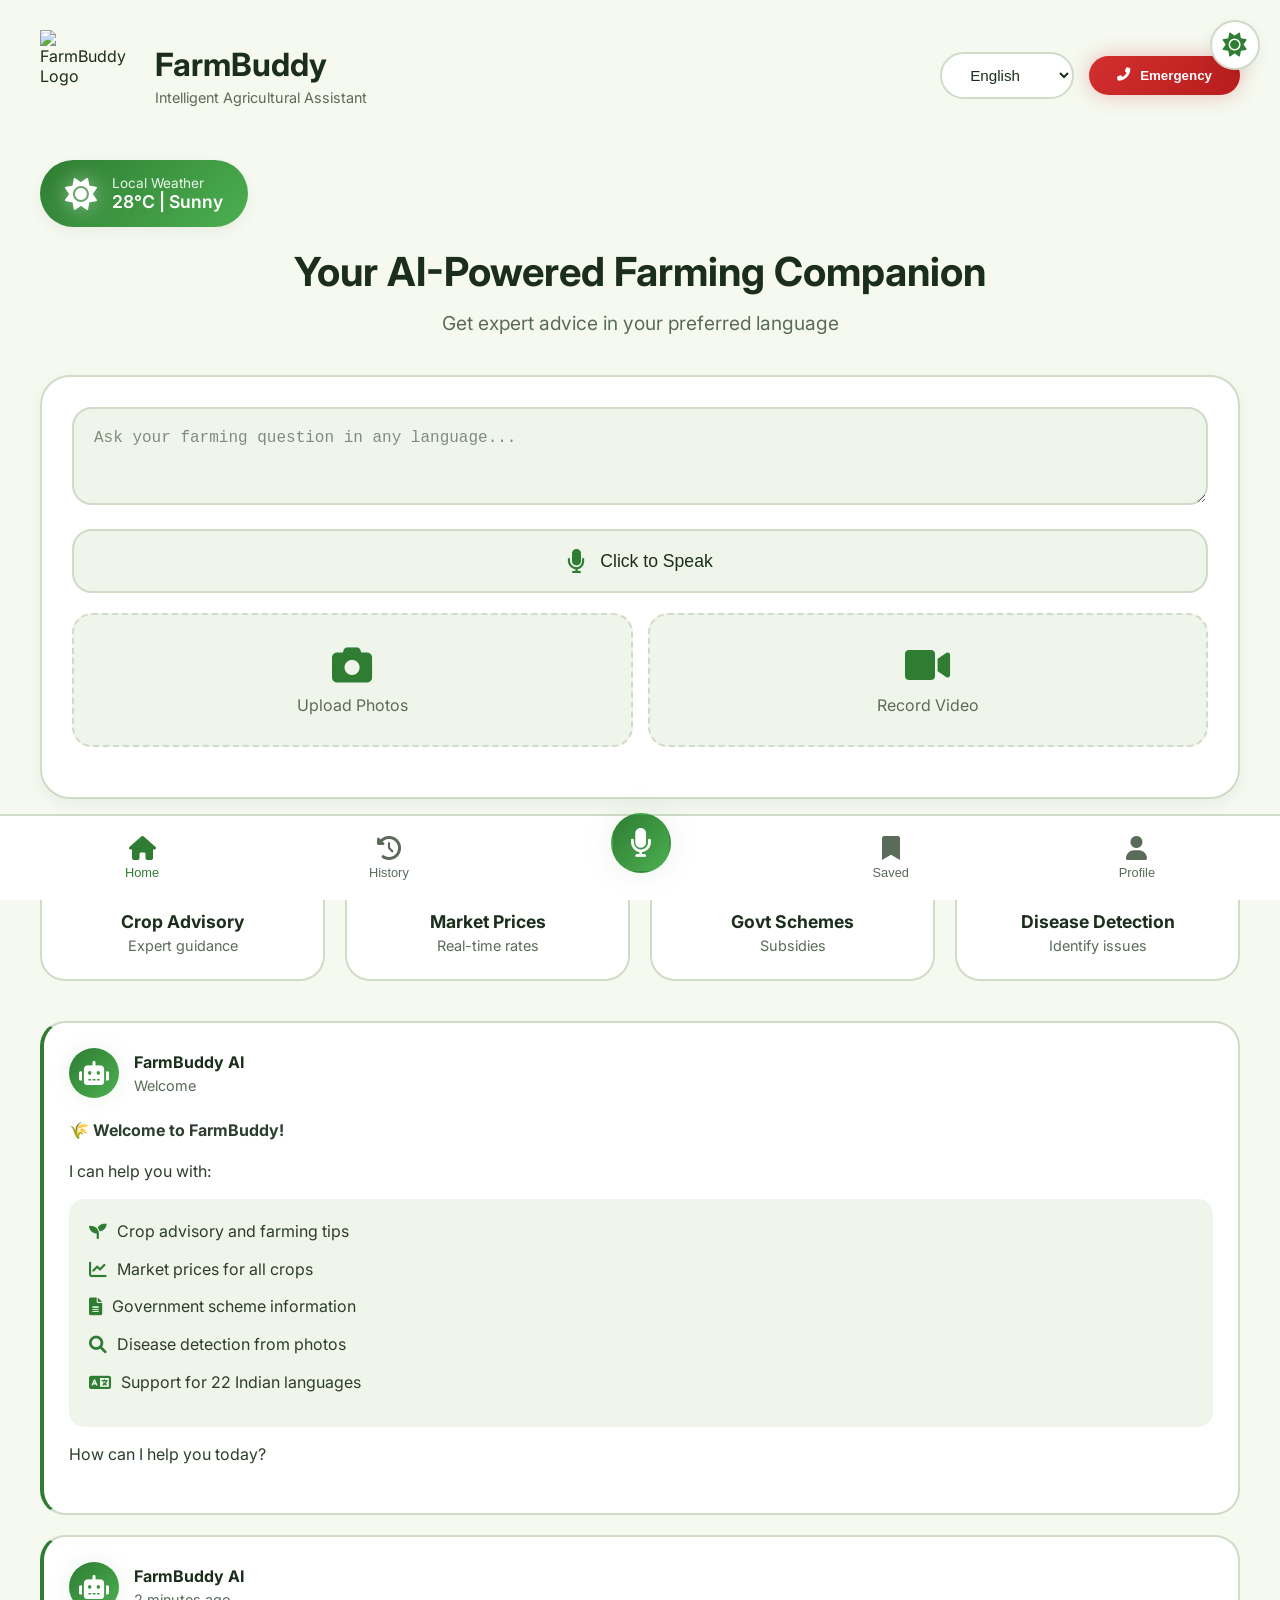
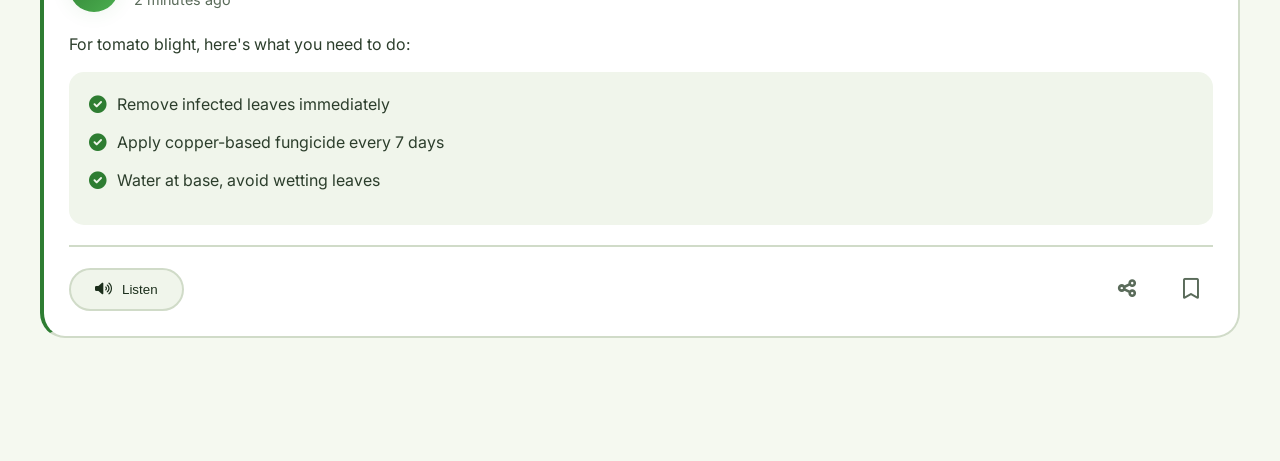
==== frontend/index.html @ 02036bfb "Add frontend" ====
<!DOCTYPE html>
<html lang="en">
<head>
    <meta charset="UTF-8">
    <meta name="viewport" content="width=device-width, initial-scale=1.0">
    <title>FarmBuddy - AI Farming Assistant</title>
    
    <!-- Font Awesome Icons -->
    <link rel="stylesheet" href="https://cdnjs.cloudflare.com/ajax/libs/font-awesome/6.0.0/css/all.min.css">
    
    <!-- Google Fonts -->
    <link href="https://fonts.googleapis.com/css2?family=Inter:wght@300;400;500;600;700&display=swap" rel="stylesheet">
    
    <!-- Main CSS -->
    <link rel="stylesheet" href="style.css">
</head>
<body>
    <!-- Theme Toggle -->
    <button id="themeToggle" class="theme-toggle">
        <i class="fas fa-sun"></i>
        <i class="fas fa-moon" style="display: none;"></i>
    </button>

    <div class="container">
        <!-- Header -->
        <div class="header">
            <div class="logo">
                <img src="./image.png" alt="FarmBuddy Logo" class="logo-img" width="100" height="90">
                <div>
                    <h1>FarmBuddy</h1>
                    <p>Intelligent Agricultural Assistant</p>
                </div>
            </div>
            
            <div class="header-controls">
                <select class="language-select">
                    <option value="en">🇬🇧 English</option>
                    <option value="hi">🇮🇳 हिन्दी</option>
                    <option value="ta">🇮🇳 தமிழ்</option>
                    <option value="te">🇮🇳 తెలుగు</option>
                    <option value="bn">🇮🇳 বাংলা</option>
                </select>

                <button class="emergency-btn">
                    <i class="fas fa-phone-alt"></i>
                    <span>Emergency</span>
                </button>
            </div>
        </div>

        <!-- Weather Widget -->
        <div class="weather-widget">
            <i class="fas fa-sun"></i>
            <div class="weather-info">
                <span class="weather-label">Local Weather</span>
                <span class="weather-value">28°C | Sunny</span>
            </div>
        </div>

        <!-- Hero -->
        <div class="hero-section">
            <h2>Your AI-Powered Farming Companion</h2>
            <p>Get expert advice in your preferred language</p>
        </div>

        <!-- Input Section -->
        <div class="input-section">
            <textarea id="queryInput" rows="3" placeholder="Ask your farming question in any language..."></textarea>
            
            <button class="voice-btn" id="voiceBtn">
                <i class="fas fa-microphone"></i>
                <span>Click to Speak</span>
            </button>

            <div class="upload-grid">
                <div class="upload-box" onclick="document.getElementById('imageUpload').click()">
                    <i class="fas fa-camera"></i>
                    <p>Upload Photos</p>
                    <input type="file" id="imageUpload" accept="image/*" multiple style="display: none;">
                </div>
                <div class="upload-box" onclick="document.getElementById('videoUpload').click()">
                    <i class="fas fa-video"></i>
                    <p>Record Video</p>
                    <input type="file" id="videoUpload" accept="video/*" style="display: none;">
                </div>
            </div>

            <!-- Image Preview Grid -->
            <div id="imagePreview" class="image-preview-grid"></div>
        </div>

        <!-- Quick Actions -->
        <div class="quick-actions">
            <div class="action-card" onclick="setQuery('crop')">
                <i class="fas fa-seedling"></i>
                <h4>Crop Advisory</h4>
                <p>Expert guidance</p>
            </div>
            <div class="action-card" onclick="setQuery('market')">
                <i class="fas fa-chart-line"></i>
                <h4>Market Prices</h4>
                <p>Real-time rates</p>
            </div>
            <div class="action-card" onclick="setQuery('schemes')">
                <i class="fas fa-file-alt"></i>
                <h4>Govt Schemes</h4>
                <p>Subsidies</p>
            </div>
            <div class="action-card" onclick="setQuery('disease')">
                <i class="fas fa-search"></i>
                <h4>Disease Detection</h4>
                <p>Identify issues</p>
            </div>
        </div>

        <!-- Response Area -->
        <div id="responseArea">
            <!-- Loading State -->
            <div id="loading" class="loading-state" style="display: none;">
                <div class="loading-spinner"></div>
                <p>Analyzing your query...</p>
                <div class="loading-icons">
                    <i class="fas fa-seedling"></i>
                    <i class="fas fa-sun"></i>
                    <i class="fas fa-cloud-rain"></i>
                </div>
            </div>

            <!-- Sample Response -->
            <div class="response-card" id="sampleResponse">
                <div class="response-header">
                    <div class="avatar">
                        <i class="fas fa-robot"></i>
                    </div>
                    <div>
                        <h4>FarmBuddy AI</h4>
                        <p class="time">2 minutes ago</p>
                    </div>
                </div>
                <div class="response-content">
                    <p>For tomato blight, here's what you need to do:</p>
                    <div class="info-box">
                        <p><i class="fas fa-check-circle"></i> Remove infected leaves immediately</p>
                        <p><i class="fas fa-check-circle"></i> Apply copper-based fungicide every 7 days</p>
                        <p><i class="fas fa-check-circle"></i> Water at base, avoid wetting leaves</p>
                    </div>
                </div>
                <div class="response-footer">
                    <button class="listen-btn" onclick="textToSpeech(this)">
                        <i class="fas fa-volume-up"></i> Listen
                    </button>
                    <div class="response-actions">
                        <button onclick="shareResponse(this)"><i class="fas fa-share-alt"></i></button>
                        <button onclick="bookmarkResponse(this)"><i class="far fa-bookmark"></i></button>
                    </div>
                </div>
            </div>
        </div>

        <div style="height: 80px;"></div>
    </div>

    <!-- Bottom Navigation -->
    <div class="bottom-nav">
        <button class="nav-item active">
            <i class="fas fa-home"></i>
            <span>Home</span>
        </button>
        <button class="nav-item">
            <i class="fas fa-history"></i>
            <span>History</span>
        </button>
        <button class="fab" id="fabButton">
            <i class="fas fa-microphone"></i>
        </button>
        <button class="nav-item">
            <i class="fas fa-bookmark"></i>
            <span>Saved</span>
        </button>
        <button class="nav-item">
            <i class="fas fa-user"></i>
            <span>Profile</span>
        </button>
    </div>

    <!-- JavaScript -->
    <script src="script.js"></script>
</body>
</html>
---- frontend/style.css ----
:root {
    /* Light Mode (Default) - Fresh & Natural */
    --bg-primary: #f5f9f0;
    --bg-secondary: #ffffff;
    --bg-card: #ffffff;
    --bg-hover: #e8f0e0;
    --bg-input: #f0f5eb;
    
    /* Green Accents - Light Mode */
    --green-primary: #2e7d32;
    --green-secondary: #4caf50;
    --green-light: #a5d6a7;
    --green-dim: #e8f5e9;
    --green-glow: rgba(46, 125, 50, 0.1);
    
    /* Text Colors - Light Mode */
    --text-primary: #1b2e1b;
    --text-secondary: #2c3e2c;
    --text-muted: #5a6b5a;
    --text-dim: #7f8c7f;
    
    /* Border Colors - Light Mode */
    --border-color: #d0dbc8;
    --border-hover: #2e7d32;
    
    /* Status Colors */
    --success: #2e7d32;
    --warning: #ff9800;
    --error: #d32f2f;
    --info: #0288d1;
    
    /* Shadows - Light Mode */
    --shadow-sm: 0 2px 8px rgba(0, 0, 0, 0.05);
    --shadow-md: 0 5px 15px rgba(0, 0, 0, 0.05);
    --shadow-lg: 0 10px 30px rgba(0, 0, 0, 0.05);
    --shadow-glow: 0 0 20px rgba(46, 125, 50, 0.2);
}

/* Dark Mode Variables */
[data-theme="dark"] {
    --bg-primary: #000000;
    --bg-secondary: #0a0a0a;
    --bg-card: #111111;
    --bg-hover: #1a1a1a;
    --bg-input: #1e1e1e;
    
    /* Green Accents - Dark Mode (Neon) */
    --green-primary: #00ff88;
    --green-secondary: #00cc70;
    --green-light: #33ff99;
    --green-dim: #003d1a;
    --green-glow: rgba(0, 255, 136, 0.15);
    
    /* Text Colors - Dark Mode */
    --text-primary: #ffffff;
    --text-secondary: #e0e0e0;
    --text-muted: #a0a0a0;
    --text-dim: #707070;
    
    /* Border Colors - Dark Mode */
    --border-color: #2a2a2a;
    --border-hover: #00ff88;
    
    /* Shadows - Dark Mode */
    --shadow-sm: 0 2px 8px rgba(0, 255, 136, 0.1);
    --shadow-md: 0 5px 15px rgba(0, 255, 136, 0.15);
    --shadow-lg: 0 10px 30px rgba(0, 255, 136, 0.2);
    --shadow-glow: 0 0 20px rgba(0, 255, 136, 0.3);
}

/* ===== RESET & BASE STYLES ===== */
* {
    margin: 0;
    padding: 0;
    box-sizing: border-box;
}

body {
    font-family: 'Inter', sans-serif;
    background-color: var(--bg-primary);
    color: var(--text-primary);
    padding: 20px;
    transition: background-color 0.3s ease, color 0.3s ease;
    min-height: 100vh;
}

.container {
    max-width: 1200px;
    margin: 0 auto;
}

/* ===== THEME TOGGLE ===== */
.theme-toggle {
    position: fixed;
    top: 20px;
    right: 20px;
    background: var(--bg-card);
    border: 2px solid var(--border-color);
    color: var(--green-primary);
    width: 50px;
    height: 50px;
    border-radius: 50%;
    cursor: pointer;
    display: flex;
    align-items: center;
    justify-content: center;
    font-size: 1.5rem;
    z-index: 1000;
    transition: all 0.3s ease;
    box-shadow: var(--shadow-md);
}

.theme-toggle:hover {
    transform: scale(1.1);
    border-color: var(--green-primary);
    box-shadow: var(--shadow-glow);
}

/* ===== HEADER STYLES ===== */
.header {
    display: flex;
    justify-content: space-between;
    align-items: center;
    margin-bottom: 30px;
    flex-wrap: wrap;
    gap: 20px;
    padding: 10px 0;
}

.logo {
    display: flex;
    align-items: center;
    gap: 15px;
}

.logo i {
    font-size: 3rem;
    color: var(--green-primary);
    filter: drop-shadow(0 0 10px var(--green-glow));
}

.logo h1 {
    font-size: 2rem;
    font-weight: 700;
    color: var(--text-primary);
    margin-bottom: 5px;
}

.logo p {
    color: var(--text-muted);
    font-size: 0.9rem;
}

.header-controls {
    display: flex;
    gap: 15px;
    align-items: center;
    flex-wrap: wrap;
}

/* Language Selector */
.language-select {
    background: var(--bg-card);
    border: 2px solid var(--border-color);
    color: var(--text-primary);
    padding: 12px 24px;
    border-radius: 30px;
    font-size: 0.95rem;
    cursor: pointer;
    outline: none;
    transition: all 0.3s ease;
}

.language-select:hover {
    border-color: var(--green-primary);
    box-shadow: var(--shadow-sm);
}

.language-select option {
    background: var(--bg-card);
    color: var(--text-primary);
}

/* Emergency Button */
.emergency-btn {
    background: linear-gradient(135deg, #d32f2f, #b71c1c);
    color: white;
    border: none;
    padding: 12px 28px;
    border-radius: 30px;
    font-weight: 600;
    display: flex;
    align-items: center;
    gap: 10px;
    cursor: pointer;
    transition: all 0.3s ease;
    box-shadow: 0 0 20px rgba(211, 47, 47, 0.3);
}

.emergency-btn:hover {
    transform: scale(1.05);
    box-shadow: 0 0 30px rgba(211, 47, 47, 0.5);
}

/* ===== WEATHER WIDGET ===== */
.weather-widget {
    background: linear-gradient(135deg, var(--green-primary), var(--green-secondary));
    color: white;
    padding: 15px 25px;
    border-radius: 40px;
    display: inline-flex;
    align-items: center;
    gap: 15px;
    margin-bottom: 20px;
    box-shadow: var(--shadow-md);
}

.weather-widget i {
    font-size: 2rem;
    filter: drop-shadow(0 0 10px rgba(255, 255, 255, 0.5));
}

.weather-info {
    display: flex;
    flex-direction: column;
}

.weather-label {
    font-size: 0.85rem;
    opacity: 0.9;
}

.weather-value {
    font-weight: 600;
    font-size: 1.1rem;
}

/* ===== HERO SECTION ===== */
.hero-section {
    text-align: center;
    margin-bottom: 40px;
}

.hero-section h2 {
    font-size: 2.5rem;
    font-weight: 700;
    margin-bottom: 15px;
    color: var(--text-primary);
}

.hero-section p {
    color: var(--text-muted);
    font-size: 1.2rem;
}

/* ===== INPUT SECTION ===== */
.input-section {
    background: var(--bg-card);
    border-radius: 30px;
    padding: 30px;
    margin-bottom: 30px;
    border: 2px solid var(--border-color);
    box-shadow: var(--shadow-md);
    transition: all 0.3s ease;
}

.input-section:hover {
    border-color: var(--green-primary);
    box-shadow: var(--shadow-glow);
}

textarea {
    width: 100%;
    background: var(--bg-input);
    border: 2px solid var(--border-color);
    color: var(--text-primary);
    padding: 20px;
    border-radius: 20px;
    font-size: 1rem;
    margin-bottom: 20px;
    resize: vertical;
    transition: all 0.3s ease;
}

textarea:focus {
    outline: none;
    border-color: var(--green-primary);
    box-shadow: 0 0 0 4px var(--green-glow);
}

textarea::placeholder {
    color: var(--text-dim);
}

/* Voice Button */
.voice-btn {
    width: 100%;
    background: var(--bg-input);
    border: 2px solid var(--border-color);
    color: var(--text-primary);
    padding: 18px;
    border-radius: 20px;
    font-size: 1.1rem;
    cursor: pointer;
    display: flex;
    align-items: center;
    justify-content: center;
    gap: 15px;
    margin-bottom: 20px;
    transition: all 0.3s ease;
}

.voice-btn:hover {
    border-color: var(--green-primary);
    background: var(--bg-hover);
    transform: translateY(-2px);
    box-shadow: var(--shadow-md);
}

.voice-btn i {
    color: var(--green-primary);
    font-size: 1.5rem;
    animation: pulse 2s infinite;
}

/* Upload Grid */
.upload-grid {
    display: grid;
    grid-template-columns: 1fr 1fr;
    gap: 15px;
}

.upload-box {
    background: var(--bg-input);
    border: 2px dashed var(--border-color);
    border-radius: 20px;
    padding: 30px;
    text-align: center;
    cursor: pointer;
    transition: all 0.3s ease;
}

.upload-box:hover {
    border-color: var(--green-primary);
    background: var(--bg-hover);
    transform: translateY(-2px);
    box-shadow: var(--shadow-md);
}

.upload-box i {
    font-size: 2.5rem;
    color: var(--green-primary);
    margin-bottom: 10px;
}

.upload-box p {
    color: var(--text-muted);
    font-size: 1rem;
}

/* Image Preview Grid */
.image-preview-grid {
    display: grid;
    grid-template-columns: repeat(4, 1fr);
    gap: 10px;
    margin-top: 20px;
}

.image-preview-grid img {
    width: 100%;
    height: 100px;
    object-fit: cover;
    border-radius: 15px;
    border: 2px solid var(--border-color);
    transition: all 0.3s ease;
}

.image-preview-grid img:hover {
    border-color: var(--green-primary);
    transform: scale(1.05);
    box-shadow: var(--shadow-glow);
}

/* ===== QUICK ACTIONS ===== */
.quick-actions {
    display: grid;
    grid-template-columns: repeat(4, 1fr);
    gap: 20px;
    margin-bottom: 40px;
}

.action-card {
    background: var(--bg-card);
    border: 2px solid var(--border-color);
    border-radius: 25px;
    padding: 25px 15px;
    text-align: center;
    cursor: pointer;
    transition: all 0.3s ease;
}

.action-card:hover {
    transform: translateY(-5px);
    border-color: var(--green-primary);
    box-shadow: var(--shadow-glow);
}

.action-card i {
    font-size: 2.5rem;
    color: var(--green-primary);
    margin-bottom: 15px;
    transition: all 0.3s ease;
}

.action-card:hover i {
    transform: scale(1.1);
}

.action-card h4 {
    color: var(--text-primary);
    margin-bottom: 5px;
    font-size: 1.1rem;
}

.action-card p {
    color: var(--text-muted);
    font-size: 0.9rem;
}

/* ===== RESPONSE CARDS ===== */
.response-card {
    background: var(--bg-card);
    border: 2px solid var(--border-color);
    border-radius: 25px;
    padding: 25px;
    margin-bottom: 20px;
    transition: all 0.3s ease;
    border-left: 4px solid var(--green-primary);
}

.response-card:hover {
    transform: translateX(5px);
    box-shadow: var(--shadow-md);
    border-color: var(--green-primary);
}

.response-header {
    display: flex;
    align-items: center;
    gap: 15px;
    margin-bottom: 20px;
}

.avatar {
    width: 50px;
    height: 50px;
    background: linear-gradient(135deg, var(--green-primary), var(--green-secondary));
    border-radius: 50%;
    display: flex;
    align-items: center;
    justify-content: center;
    color: white;
    font-size: 1.5rem;
    box-shadow: 0 0 20px var(--green-glow);
}

.response-header h4 {
    color: var(--text-primary);
    margin-bottom: 5px;
}

.response-header .time {
    color: var(--text-muted);
    font-size: 0.9rem;
}

.response-content {
    margin-bottom: 20px;
}

.response-content p {
    color: var(--text-secondary);
    line-height: 1.6;
    margin-bottom: 15px;
}

/* Info Box */
.info-box {
    background: var(--bg-input);
    border-radius: 15px;
    padding: 20px;
}

.info-box p {
    margin-bottom: 12px;
    display: flex;
    align-items: center;
    gap: 10px;
    color: var(--text-secondary);
}

.info-box i {
    color: var(--green-primary);
    font-size: 1.1rem;
}

/* Response Footer */
.response-footer {
    display: flex;
    justify-content: space-between;
    align-items: center;
    margin-top: 20px;
    padding-top: 20px;
    border-top: 2px solid var(--border-color);
}

.listen-btn {
    background: var(--bg-input);
    border: 2px solid var(--border-color);
    color: var(--text-primary);
    padding: 12px 24px;
    border-radius: 30px;
    cursor: pointer;
    display: flex;
    align-items: center;
    gap: 10px;
    transition: all 0.3s ease;
    font-weight: 500;
}

.listen-btn:hover {
    background: var(--green-dim);
    border-color: var(--green-primary);
    color: var(--green-primary);
}

.response-actions {
    display: flex;
    gap: 20px;
}

.response-actions button {
    background: none;
    border: none;
    color: var(--text-muted);
    font-size: 1.3rem;
    cursor: pointer;
    transition: all 0.3s ease;
    width: 44px;
    height: 44px;
    border-radius: 50%;
    display: flex;
    align-items: center;
    justify-content: center;
}

.response-actions button:hover {
    color: var(--green-primary);
    background: var(--bg-hover);
    transform: scale(1.1);
}

/* ===== LOADING STATE ===== */
.loading-state {
    text-align: center;
    padding: 40px;
    background: var(--bg-card);
    border-radius: 25px;
    border: 2px solid var(--border-color);
    margin-bottom: 20px;
}

.loading-spinner {
    width: 50px;
    height: 50px;
    border: 4px solid var(--border-color);
    border-top: 4px solid var(--green-primary);
    border-radius: 50%;
    margin: 0 auto 20px;
    animation: spin 1s linear infinite;
}

.loading-icons {
    display: flex;
    justify-content: center;
    gap: 20px;
    margin-top: 20px;
}

.loading-icons i {
    color: var(--green-primary);
    font-size: 2rem;
    animation: bounce 1s infinite;
}

.loading-icons i:nth-child(2) {
    animation-delay: 0.2s;
}

.loading-icons i:nth-child(3) {
    animation-delay: 0.4s;
}

/* ===== BOTTOM NAVIGATION ===== */
.bottom-nav {
    position: fixed;
    bottom: 0;
    left: 0;
    right: 0;
    background: var(--bg-card);
    border-top: 2px solid var(--border-color);
    padding: 12px 20px;
    display: flex;
    justify-content: space-around;
    align-items: center;
    backdrop-filter: blur(10px);
    z-index: 100;
}

.nav-item {
    background: none;
    border: none;
    color: var(--text-muted);
    display: flex;
    flex-direction: column;
    align-items: center;
    gap: 5px;
    cursor: pointer;
    transition: all 0.3s ease;
    padding: 8px;
    border-radius: 12px;
}

.nav-item i {
    font-size: 1.5rem;
}

.nav-item span {
    font-size: 0.8rem;
}

.nav-item:hover {
    color: var(--green-primary);
    background: var(--bg-hover);
}

.nav-item.active {
    color: var(--green-primary);
}

/* Floating Action Button */
.fab {
    background: linear-gradient(135deg, var(--green-primary), var(--green-secondary));
    border: none;
    color: white;
    width: 60px;
    height: 60px;
    border-radius: 50%;
    display: flex;
    align-items: center;
    justify-content: center;
    cursor: pointer;
    font-size: 1.8rem;
    margin-top: -30px;
    box-shadow: 0 0 30px var(--green-glow);
    transition: all 0.3s ease;
    border: 2px solid transparent;
}

.fab:hover {
    transform: scale(1.1) rotate(90deg);
    box-shadow: 0 0 40px var(--green-primary);
}

/* ===== ANIMATIONS ===== */
@keyframes pulse {
    0%, 100% { transform: scale(1); }
    50% { transform: scale(1.1); }
}

@keyframes spin {
    0% { transform: rotate(0deg); }
    100% { transform: rotate(360deg); }
}

@keyframes bounce {
    0%, 100% { transform: translateY(0); }
    50% { transform: translateY(-10px); }
}

/* ===== RESPONSIVE DESIGN ===== */
@media (max-width: 1024px) {
    .quick-actions {
        grid-template-columns: repeat(2, 1fr);
    }
}

@media (max-width: 768px) {
    body {
        padding: 10px;
    }
    
    .header {
        flex-direction: column;
        align-items: stretch;
    }
    
    .header-controls {
        justify-content: space-between;
    }
    
    .hero-section h2 {
        font-size: 2rem;
    }
    
    .hero-section p {
        font-size: 1rem;
    }
    
    .upload-grid {
        grid-template-columns: 1fr;
    }
    
    .image-preview-grid {
        grid-template-columns: repeat(2, 1fr);
    }
    
    .weather-widget {
        width: 100%;
        justify-content: center;
    }
    
    .theme-toggle {
        top: 10px;
        right: 10px;
        width: 40px;
        height: 40px;
        font-size: 1.2rem;
    }
}

@media (max-width: 480px) {
    .logo h1 {
        font-size: 1.5rem;
    }
    
    .quick-actions {
        grid-template-columns: 1fr;
    }
    
    .emergency-btn span {
        display: none;
    }
    
    .emergency-btn i {
        margin: 0;
    }
    
    .nav-item span {
        display: none;
    }
    
    .fab {
        width: 50px;
        height: 50px;
        font-size: 1.5rem;
    }
    
}
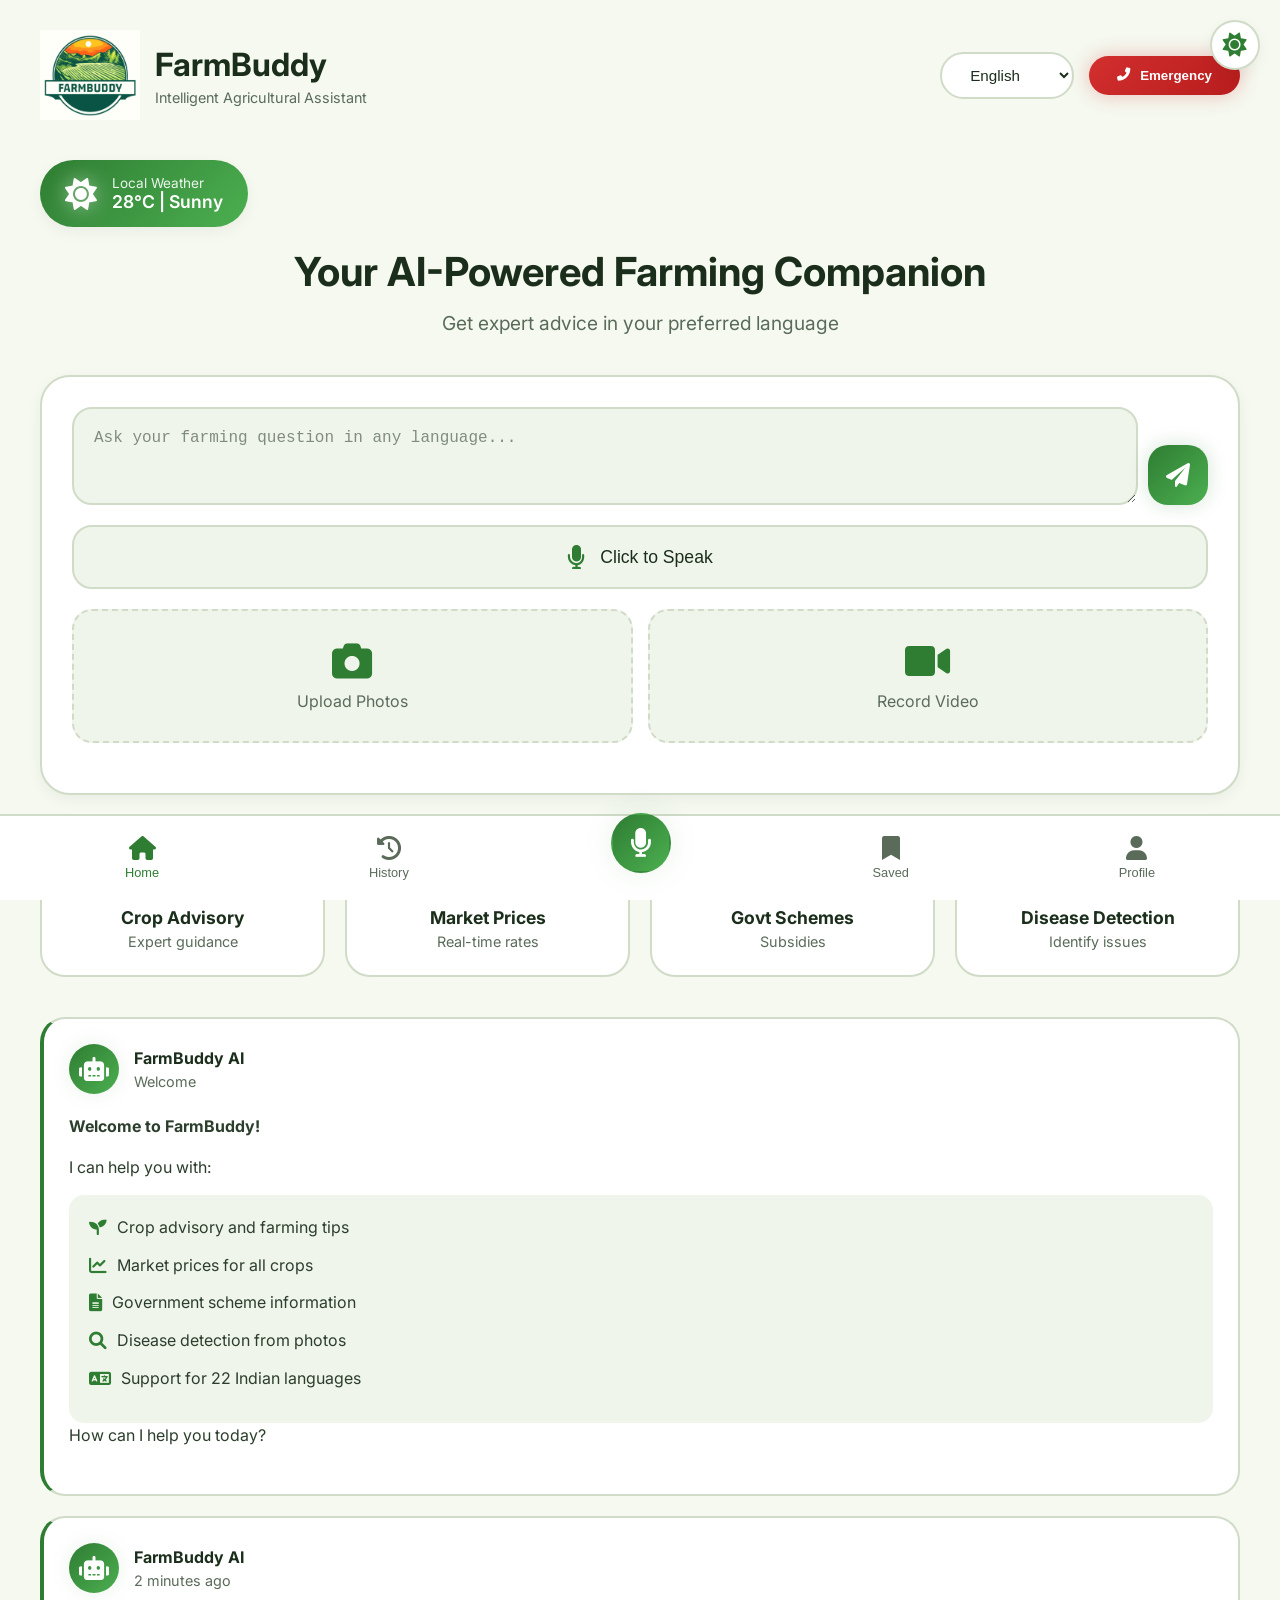
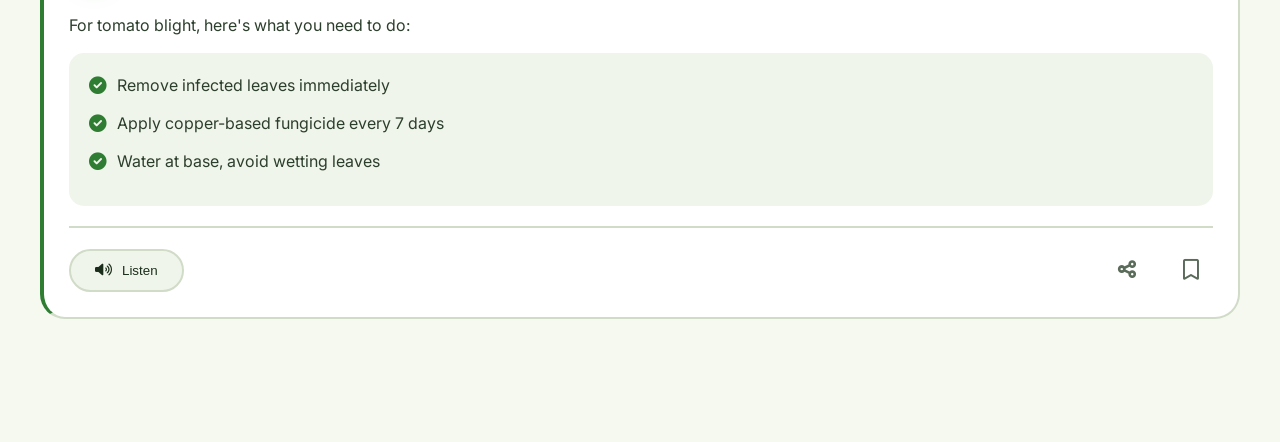
==== commit 2ec454da: "Added the backend files" ====
--- a/frontend/index.html
+++ b/frontend/index.html
@@ -65,29 +65,33 @@
 
         <!-- Input Section -->
         <div class="input-section">
-            <textarea id="queryInput" rows="3" placeholder="Ask your farming question in any language..."></textarea>
-            
-            <button class="voice-btn" id="voiceBtn">
-                <i class="fas fa-microphone"></i>
-                <span>Click to Speak</span>
-            </button>
+    <div style="display: flex; gap: 10px; align-items: flex-end; margin-bottom: 20px;">
+        <textarea id="queryInput" rows="3" placeholder="Ask your farming question in any language..." style="flex: 1; margin-bottom: 0;"></textarea>
+        <button id="sendBtn" style="background: linear-gradient(135deg, #2e7d32, #4caf50); color: white; border: none; width: 60px; height: 60px; border-radius: 20px; cursor: pointer; display: flex; align-items: center; justify-content: center; font-size: 1.5rem; box-shadow: 0 0 20px rgba(46, 125, 50, 0.2);">
+            <i class="fas fa-paper-plane"></i>
+        </button>
+    </div>
+    
+    <button class="voice-btn" id="voiceBtn">
+        <i class="fas fa-microphone"></i>
+        <span>Click to Speak</span>
+    </button>
 
-            <div class="upload-grid">
-                <div class="upload-box" onclick="document.getElementById('imageUpload').click()">
-                    <i class="fas fa-camera"></i>
-                    <p>Upload Photos</p>
-                    <input type="file" id="imageUpload" accept="image/*" multiple style="display: none;">
-                </div>
-                <div class="upload-box" onclick="document.getElementById('videoUpload').click()">
-                    <i class="fas fa-video"></i>
-                    <p>Record Video</p>
-                    <input type="file" id="videoUpload" accept="video/*" style="display: none;">
-                </div>
-            </div>
+    <div class="upload-grid">
+        <div class="upload-box" onclick="document.getElementById('imageUpload').click()">
+            <i class="fas fa-camera"></i>
+            <p>Upload Photos</p>
+            <input type="file" id="imageUpload" accept="image/*" multiple style="display: none;">
+        </div>
+        <div class="upload-box" onclick="document.getElementById('videoUpload').click()">
+            <i class="fas fa-video"></i>
+            <p>Record Video</p>
+            <input type="file" id="videoUpload" accept="video/*" style="display: none;">
+        </div>
+    </div>
 
-            <!-- Image Preview Grid -->
-            <div id="imagePreview" class="image-preview-grid"></div>
-        </div>
+    <div id="imagePreview" class="image-preview-grid"></div>
+</div>
 
         <!-- Quick Actions -->
         <div class="quick-actions">
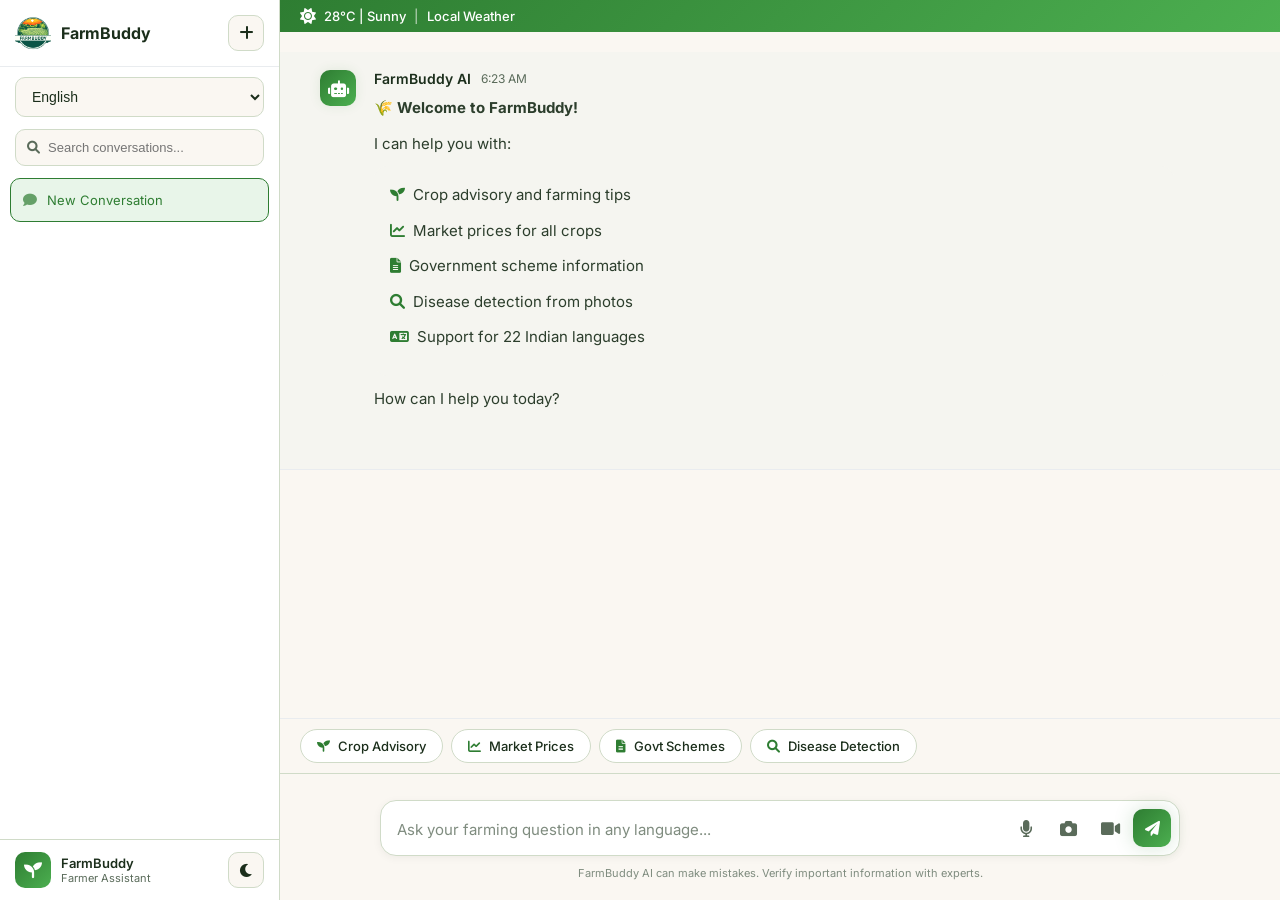
==== commit 4f57ec1e: "Make disease prediction work" ====
--- a/frontend/index.html
+++ b/frontend/index.html
@@ -3,189 +3,173 @@
 <head>
     <meta charset="UTF-8">
     <meta name="viewport" content="width=device-width, initial-scale=1.0">
-    <title>FarmBuddy - AI Farming Assistant</title>
+    <title>FarmBuddy AI - Intelligent Agricultural Assistant</title>
     
-    <!-- Font Awesome Icons -->
+    <!-- Font Awesome -->
     <link rel="stylesheet" href="https://cdnjs.cloudflare.com/ajax/libs/font-awesome/6.0.0/css/all.min.css">
     
-    <!-- Google Fonts -->
-    <link href="https://fonts.googleapis.com/css2?family=Inter:wght@300;400;500;600;700&display=swap" rel="stylesheet">
+    <!-- Google Fonts - Inter -->
+    <link href="https://fonts.googleapis.com/css2?family=Inter:wght@400;500;600;700&display=swap" rel="stylesheet">
     
     <!-- Main CSS -->
     <link rel="stylesheet" href="style.css">
 </head>
 <body>
-    <!-- Theme Toggle -->
-    <button id="themeToggle" class="theme-toggle">
-        <i class="fas fa-sun"></i>
-        <i class="fas fa-moon" style="display: none;"></i>
-    </button>
+    <!-- App Container -->
+    <div class="app">
+        <!-- Sidebar -->
+        <aside class="sidebar" id="sidebar">
+            <div class="sidebar-header">
+                <!-- Logo -->
+                <div class="sidebar-logo">
+                    <img src="./image.png" alt="FarmBuddy Logo" width="36" height="36" style="border-radius:8px; object-fit:cover;">
+                    <span>FarmBuddy</span>
+                </div>
+                <button class="new-chat-btn" id="newChatBtn" title="New chat">
+                    <i class="fas fa-plus"></i>
+                </button>
+                <button class="close-sidebar" id="closeSidebar">
+                    <i class="fas fa-times"></i>
+                </button>
+            </div>
 
-    <div class="container">
-        <!-- Header -->
-        <div class="header">
-            <div class="logo">
-                <img src="./image.png" alt="FarmBuddy Logo" class="logo-img" width="100" height="90">
-                <div>
-                    <h1>FarmBuddy</h1>
-                    <p>Intelligent Agricultural Assistant</p>
+            <!-- Language Selector -->
+            <div class="language-selector-container">
+                <select class="language-select" id="languageSelect">
+                    <!-- Populated by JS -->
+                </select>
+            </div>
+
+            <!-- Search Bar -->
+            <div class="search-container">
+                <i class="fas fa-search search-icon"></i>
+                <input type="text" placeholder="Search conversations..." class="search-input" id="searchInput">
+            </div>
+
+            <!-- Chat History -->
+            <div class="history-list" id="historyList"></div>
+
+            <!-- Sidebar Footer -->
+            <div class="sidebar-footer">
+                <div class="user-info">
+                    <div class="user-avatar">
+                        <i class="fas fa-seedling"></i>
+                    </div>
+                    <div class="user-details">
+                        <span class="user-name">FarmBuddy</span>
+                        <span class="user-plan">Farmer Assistant</span>
+                    </div>
+                </div>
+                <div class="footer-actions">
+                    <button class="theme-toggle-sidebar" id="themeToggle" title="Toggle theme">
+                        <i class="fas fa-moon"></i>
+                    </button>
                 </div>
             </div>
-            
-            <div class="header-controls">
-                <select class="language-select">
-                    <option value="en">🇬🇧 English</option>
-                    <option value="hi">🇮🇳 हिन्दी</option>
-                    <option value="ta">🇮🇳 தமிழ்</option>
-                    <option value="te">🇮🇳 తెలుగు</option>
-                    <option value="bn">🇮🇳 বাংলা</option>
-                </select>
+        </aside>
 
-                <button class="emergency-btn">
-                    <i class="fas fa-phone-alt"></i>
-                    <span>Emergency</span>
+        <!-- Main Content -->
+        <main class="main-content">
+            <!-- Mobile Header -->
+            <div class="mobile-header">
+                <button class="menu-btn" id="menuBtn">
+                    <i class="fas fa-bars"></i>
+                </button>
+                <div class="mobile-title-group">
+                    <img src="./image.png" alt="Logo" width="28" height="28" style="border-radius:6px; object-fit:cover;">
+                    <h2 class="mobile-title">FarmBuddy AI</h2>
+                </div>
+                <button class="mobile-new-chat" id="mobileNewChat">
+                    <i class="fas fa-plus"></i>
                 </button>
             </div>
-        </div>
 
-        <!-- Weather Widget -->
-        <div class="weather-widget">
+            <!-- Weather Widget -->
+            <div class="weather-widget-top" id="weatherWidget">
+                <i class="fas fa-sun"></i>
+                <span>28°C | Sunny</span>
+                <span class="weather-divider">|</span>
+                <span>Local Weather</span>
+            </div>
+
+            <!-- Messages Container -->
+            <div class="messages" id="messages">
+                <!-- Welcome Message injected by JS via loadInitialData() -->
+            </div>
+
+            <!-- Quick Actions -->
+            <div class="quick-actions-bar" id="quickActions">
+                <button class="quick-action" onclick="setQuery('crop')">
+                    <i class="fas fa-seedling"></i>
+                    <span>Crop Advisory</span>
+                </button>
+                <button class="quick-action" onclick="setQuery('market')">
+                    <i class="fas fa-chart-line"></i>
+                    <span>Market Prices</span>
+                </button>
+                <button class="quick-action" onclick="setQuery('schemes')">
+                    <i class="fas fa-file-alt"></i>
+                    <span>Govt Schemes</span>
+                </button>
+                <button class="quick-action" onclick="setQuery('disease')">
+                    <i class="fas fa-search"></i>
+                    <span>Disease Detection</span>
+                </button>
+            </div>
+
+            <!-- Input Area -->
+            <div class="input-area">
+                <!-- Image Preview -->
+                <div id="imagePreview" class="image-preview-container"></div>
+
+                <div class="input-container">
+                    <textarea
+                        id="queryInput"
+                        rows="1"
+                        placeholder="Ask your farming question in any language..."
+                        class="message-input"
+                    ></textarea>
+
+                    <div class="input-actions">
+                        <button class="input-action-btn" id="voiceBtn" title="Voice input">
+                            <i class="fas fa-microphone"></i>
+                        </button>
+                        <button class="input-action-btn" id="attachBtn" title="Upload photo">
+                            <i class="fas fa-camera"></i>
+                        </button>
+                        <button class="input-action-btn" id="videoAttachBtn" title="Upload video">
+                            <i class="fas fa-video"></i>
+                        </button>
+                        <button class="send-btn" id="sendBtn">
+                            <i class="fas fa-paper-plane"></i>
+                        </button>
+                    </div>
+                </div>
+
+                <div class="disclaimer">
+                    FarmBuddy AI can make mistakes. Verify important information with experts.
+                </div>
+            </div>
+        </main>
+    </div>
+
+    <!-- Hidden file inputs -->
+    <input type="file" id="imageUpload" accept="image/*" multiple style="display:none">
+    <input type="file" id="videoUpload" accept="video/*" style="display:none">
+
+    <!-- Loading Indicator -->
+    <div id="loading" class="loading-overlay" style="display:none;">
+        <div class="loading-spinner"></div>
+        <p>Analyzing your query...</p>
+        <div class="loading-icons">
+            <i class="fas fa-seedling"></i>
             <i class="fas fa-sun"></i>
-            <div class="weather-info">
-                <span class="weather-label">Local Weather</span>
-                <span class="weather-value">28°C | Sunny</span>
-            </div>
-        </div>
-
-        <!-- Hero -->
-        <div class="hero-section">
-            <h2>Your AI-Powered Farming Companion</h2>
-            <p>Get expert advice in your preferred language</p>
-        </div>
-
-        <!-- Input Section -->
-        <div class="input-section">
-    <div style="display: flex; gap: 10px; align-items: flex-end; margin-bottom: 20px;">
-        <textarea id="queryInput" rows="3" placeholder="Ask your farming question in any language..." style="flex: 1; margin-bottom: 0;"></textarea>
-        <button id="sendBtn" style="background: linear-gradient(135deg, #2e7d32, #4caf50); color: white; border: none; width: 60px; height: 60px; border-radius: 20px; cursor: pointer; display: flex; align-items: center; justify-content: center; font-size: 1.5rem; box-shadow: 0 0 20px rgba(46, 125, 50, 0.2);">
-            <i class="fas fa-paper-plane"></i>
-        </button>
-    </div>
-    
-    <button class="voice-btn" id="voiceBtn">
-        <i class="fas fa-microphone"></i>
-        <span>Click to Speak</span>
-    </button>
-
-    <div class="upload-grid">
-        <div class="upload-box" onclick="document.getElementById('imageUpload').click()">
-            <i class="fas fa-camera"></i>
-            <p>Upload Photos</p>
-            <input type="file" id="imageUpload" accept="image/*" multiple style="display: none;">
-        </div>
-        <div class="upload-box" onclick="document.getElementById('videoUpload').click()">
-            <i class="fas fa-video"></i>
-            <p>Record Video</p>
-            <input type="file" id="videoUpload" accept="video/*" style="display: none;">
+            <i class="fas fa-cloud-rain"></i>
         </div>
     </div>
 
-    <div id="imagePreview" class="image-preview-grid"></div>
-</div>
-
-        <!-- Quick Actions -->
-        <div class="quick-actions">
-            <div class="action-card" onclick="setQuery('crop')">
-                <i class="fas fa-seedling"></i>
-                <h4>Crop Advisory</h4>
-                <p>Expert guidance</p>
-            </div>
-            <div class="action-card" onclick="setQuery('market')">
-                <i class="fas fa-chart-line"></i>
-                <h4>Market Prices</h4>
-                <p>Real-time rates</p>
-            </div>
-            <div class="action-card" onclick="setQuery('schemes')">
-                <i class="fas fa-file-alt"></i>
-                <h4>Govt Schemes</h4>
-                <p>Subsidies</p>
-            </div>
-            <div class="action-card" onclick="setQuery('disease')">
-                <i class="fas fa-search"></i>
-                <h4>Disease Detection</h4>
-                <p>Identify issues</p>
-            </div>
-        </div>
-
-        <!-- Response Area -->
-        <div id="responseArea">
-            <!-- Loading State -->
-            <div id="loading" class="loading-state" style="display: none;">
-                <div class="loading-spinner"></div>
-                <p>Analyzing your query...</p>
-                <div class="loading-icons">
-                    <i class="fas fa-seedling"></i>
-                    <i class="fas fa-sun"></i>
-                    <i class="fas fa-cloud-rain"></i>
-                </div>
-            </div>
-
-            <!-- Sample Response -->
-            <div class="response-card" id="sampleResponse">
-                <div class="response-header">
-                    <div class="avatar">
-                        <i class="fas fa-robot"></i>
-                    </div>
-                    <div>
-                        <h4>FarmBuddy AI</h4>
-                        <p class="time">2 minutes ago</p>
-                    </div>
-                </div>
-                <div class="response-content">
-                    <p>For tomato blight, here's what you need to do:</p>
-                    <div class="info-box">
-                        <p><i class="fas fa-check-circle"></i> Remove infected leaves immediately</p>
-                        <p><i class="fas fa-check-circle"></i> Apply copper-based fungicide every 7 days</p>
-                        <p><i class="fas fa-check-circle"></i> Water at base, avoid wetting leaves</p>
-                    </div>
-                </div>
-                <div class="response-footer">
-                    <button class="listen-btn" onclick="textToSpeech(this)">
-                        <i class="fas fa-volume-up"></i> Listen
-                    </button>
-                    <div class="response-actions">
-                        <button onclick="shareResponse(this)"><i class="fas fa-share-alt"></i></button>
-                        <button onclick="bookmarkResponse(this)"><i class="far fa-bookmark"></i></button>
-                    </div>
-                </div>
-            </div>
-        </div>
-
-        <div style="height: 80px;"></div>
-    </div>
-
-    <!-- Bottom Navigation -->
-    <div class="bottom-nav">
-        <button class="nav-item active">
-            <i class="fas fa-home"></i>
-            <span>Home</span>
-        </button>
-        <button class="nav-item">
-            <i class="fas fa-history"></i>
-            <span>History</span>
-        </button>
-        <button class="fab" id="fabButton">
-            <i class="fas fa-microphone"></i>
-        </button>
-        <button class="nav-item">
-            <i class="fas fa-bookmark"></i>
-            <span>Saved</span>
-        </button>
-        <button class="nav-item">
-            <i class="fas fa-user"></i>
-            <span>Profile</span>
-        </button>
-    </div>
+    <!-- Response area (hidden, used by old script for rendering cards into messages) -->
+    <div id="responseArea" style="display:none;"></div>
 
     <!-- JavaScript -->
     <script src="script.js"></script>
--- a/frontend/style.css
+++ b/frontend/style.css
@@ -1,769 +1,901 @@
+/* ===== CSS VARIABLES ===== */
 :root {
-    /* Light Mode (Default) - Fresh & Natural */
-    --bg-primary: #f5f9f0;
+    --bg-primary: #faf7f2;
     --bg-secondary: #ffffff;
     --bg-card: #ffffff;
-    --bg-hover: #e8f0e0;
-    --bg-input: #f0f5eb;
-    
-    /* Green Accents - Light Mode */
+    --bg-hover: #f0f5eb;
+    --bg-input: #f5f5f0;
+
     --green-primary: #2e7d32;
     --green-secondary: #4caf50;
     --green-light: #a5d6a7;
     --green-dim: #e8f5e9;
     --green-glow: rgba(46, 125, 50, 0.1);
-    
-    /* Text Colors - Light Mode */
+
+    /* Aliases used by new layout */
+    --accent-green: #27ae60;
+    --accent-green-light: #2ecc71;
+    --accent-green-dark: #219a52;
+
     --text-primary: #1b2e1b;
     --text-secondary: #2c3e2c;
     --text-muted: #5a6b5a;
     --text-dim: #7f8c7f;
-    
-    /* Border Colors - Light Mode */
+
     --border-color: #d0dbc8;
-    --border-hover: #2e7d32;
-    
-    /* Status Colors */
+    --border-light: #e9ecef;
+    --border-medium: #d0dbc8;
+
+    --shadow-sm: 0 2px 8px rgba(0,0,0,0.05);
+    --shadow-md: 0 5px 15px rgba(0,0,0,0.05);
+    --shadow-lg: 0 10px 30px rgba(0,0,0,0.05);
+    --shadow-glow: 0 0 20px rgba(46,125,50,0.2);
+    --shadow: rgba(0,0,0,0.05);
+    --shadow-hover: rgba(0,0,0,0.1);
+
     --success: #2e7d32;
     --warning: #ff9800;
     --error: #d32f2f;
+    --danger: #e74c3c;
     --info: #0288d1;
-    
-    /* Shadows - Light Mode */
-    --shadow-sm: 0 2px 8px rgba(0, 0, 0, 0.05);
-    --shadow-md: 0 5px 15px rgba(0, 0, 0, 0.05);
-    --shadow-lg: 0 10px 30px rgba(0, 0, 0, 0.05);
-    --shadow-glow: 0 0 20px rgba(46, 125, 50, 0.2);
-}
-
-/* Dark Mode Variables */
+
+    --sidebar-bg: var(--bg-secondary);
+    --sidebar-hover: var(--bg-hover);
+    --main-bg: var(--bg-primary);
+    --message-user-bg: var(--bg-secondary);
+    --message-ai-bg: #f5f5f0;
+    --input-bg: var(--bg-secondary);
+}
+
 [data-theme="dark"] {
-    --bg-primary: #000000;
-    --bg-secondary: #0a0a0a;
-    --bg-card: #111111;
-    --bg-hover: #1a1a1a;
+    --bg-primary: #1a1a1a;
+    --bg-secondary: #2d2d2d;
+    --bg-card: #333333;
+    --bg-hover: #3d3d3d;
     --bg-input: #1e1e1e;
-    
-    /* Green Accents - Dark Mode (Neon) */
-    --green-primary: #00ff88;
+
+    --green-primary: #0bca71;
     --green-secondary: #00cc70;
-    --green-light: #33ff99;
+    --green-light: #6af2ae;
     --green-dim: #003d1a;
-    --green-glow: rgba(0, 255, 136, 0.15);
-    
-    /* Text Colors - Dark Mode */
+    --green-glow: rgba(0,255,136,0.15);
+
+    --accent-green: #2ecc71;
+    --accent-green-light: #27ae60;
+    --accent-green-dark: #219a52;
+
     --text-primary: #ffffff;
     --text-secondary: #e0e0e0;
     --text-muted: #a0a0a0;
     --text-dim: #707070;
-    
-    /* Border Colors - Dark Mode */
+
     --border-color: #2a2a2a;
-    --border-hover: #00ff88;
-    
-    /* Shadows - Dark Mode */
-    --shadow-sm: 0 2px 8px rgba(0, 255, 136, 0.1);
-    --shadow-md: 0 5px 15px rgba(0, 255, 136, 0.15);
-    --shadow-lg: 0 10px 30px rgba(0, 255, 136, 0.2);
-    --shadow-glow: 0 0 20px rgba(0, 255, 136, 0.3);
-}
-
-/* ===== RESET & BASE STYLES ===== */
-* {
-    margin: 0;
-    padding: 0;
-    box-sizing: border-box;
-}
+    --border-light: #404040;
+    --border-medium: #4a4a4a;
+
+    --shadow-sm: 0 2px 8px rgba(0,255,136,0.1);
+    --shadow-md: 0 5px 15px rgba(0,255,136,0.15);
+    --shadow-lg: 0 10px 30px rgba(0,255,136,0.2);
+    --shadow-glow: 0 0 20px rgba(0,255,136,0.3);
+    --shadow: rgba(0,0,0,0.2);
+    --shadow-hover: rgba(0,0,0,0.3);
+
+    --sidebar-bg: var(--bg-secondary);
+    --sidebar-hover: #3d3d3d;
+    --main-bg: var(--bg-primary);
+    --message-user-bg: var(--bg-secondary);
+    --message-ai-bg: #252525;
+    --input-bg: var(--bg-secondary);
+}
+
+/* ===== RESET ===== */
+* { margin: 0; padding: 0; box-sizing: border-box; }
 
 body {
     font-family: 'Inter', sans-serif;
-    background-color: var(--bg-primary);
-    color: var(--text-primary);
-    padding: 20px;
+    background: var(--main-bg);
+    color: var(--text-primary);
+    height: 100vh;
+    overflow: hidden;
     transition: background-color 0.3s ease, color 0.3s ease;
-    min-height: 100vh;
-}
-
-.container {
-    max-width: 1200px;
+}
+
+/* ===== APP LAYOUT ===== */
+.app {
+    display: flex;
+    height: 100vh;
+    width: 100vw;
+}
+
+/* ===== SIDEBAR ===== */
+.sidebar {
+    width: 280px;
+    background: var(--sidebar-bg);
+    display: flex;
+    flex-direction: column;
+    border-right: 1px solid var(--border-medium);
+    transition: transform 0.3s ease;
+    flex-shrink: 0;
+}
+
+.sidebar-header {
+    padding: 15px;
+    display: flex;
+    gap: 8px;
+    align-items: center;
+    border-bottom: 1px solid var(--border-light);
+    margin-bottom: 10px;
+}
+
+.sidebar-logo {
+    display: flex;
+    align-items: center;
+    gap: 10px;
+    flex: 1;
+    font-weight: 700;
+    font-size: 16px;
+    color: var(--text-primary);
+}
+
+.new-chat-btn {
+    background: var(--bg-primary);
+    border: 1px solid var(--border-medium);
+    color: var(--text-primary);
+    width: 36px;
+    height: 36px;
+    border-radius: 10px;
+    cursor: pointer;
+    display: flex;
+    align-items: center;
+    justify-content: center;
+    font-size: 16px;
+    transition: all 0.2s;
+    flex-shrink: 0;
+}
+
+.new-chat-btn:hover {
+    background: var(--green-primary);
+    color: white;
+    border-color: var(--green-primary);
+}
+
+.close-sidebar {
+    display: none;
+    background: transparent;
+    border: none;
+    color: var(--text-primary);
+    width: 36px;
+    height: 36px;
+    border-radius: 10px;
+    cursor: pointer;
+    font-size: 18px;
+    align-items: center;
+    justify-content: center;
+    flex-shrink: 0;
+}
+
+.close-sidebar:hover { background: var(--sidebar-hover); }
+
+/* Language Selector */
+.language-selector-container {
+    padding: 0 15px 12px;
+}
+
+.language-select {
+    width: 100%;
+    background: var(--bg-primary);
+    border: 1px solid var(--border-medium);
+    color: var(--text-primary);
+    padding: 10px 12px;
+    border-radius: 10px;
+    font-size: 14px;
+    cursor: pointer;
+    outline: none;
+    transition: all 0.2s;
+}
+
+.language-select:hover, .language-select:focus {
+    border-color: var(--green-primary);
+    box-shadow: 0 0 0 3px var(--green-glow);
+}
+
+.language-select option {
+    background: var(--bg-card);
+    color: var(--text-primary);
+}
+
+/* Search */
+.search-container {
+    padding: 0 15px 12px;
+    position: relative;
+}
+
+.search-icon {
+    position: absolute;
+    left: 27px;
+    top: 12px;
+    color: var(--text-muted);
+    font-size: 13px;
+}
+
+.search-input {
+    width: 100%;
+    background: var(--bg-primary);
+    border: 1px solid var(--border-medium);
+    color: var(--text-primary);
+    padding: 10px 10px 10px 32px;
+    border-radius: 10px;
+    font-size: 13px;
+    outline: none;
+    transition: all 0.2s;
+}
+
+.search-input:focus {
+    border-color: var(--green-primary);
+    box-shadow: 0 0 0 3px var(--green-glow);
+}
+
+/* History */
+.history-list {
+    flex: 1;
+    overflow-y: auto;
+    padding: 0 10px;
+}
+
+.history-item {
+    display: flex;
+    align-items: center;
+    gap: 10px;
+    padding: 10px 12px;
+    border-radius: 10px;
+    cursor: pointer;
+    margin-bottom: 3px;
+    color: var(--text-primary);
+    font-size: 13px;
+    transition: all 0.2s;
+    border: 1px solid transparent;
+}
+
+.history-item:hover {
+    background: var(--bg-primary);
+    border-color: var(--border-light);
+}
+
+.history-item.active {
+    background: var(--green-dim);
+    color: var(--green-primary);
+    border-color: var(--green-primary);
+}
+
+.history-item i { font-size: 14px; opacity: 0.7; }
+
+.history-item span {
+    flex: 1;
+    white-space: nowrap;
+    overflow: hidden;
+    text-overflow: ellipsis;
+}
+
+.history-item .delete-btn {
+    opacity: 0;
+    background: transparent;
+    border: none;
+    color: var(--text-muted);
+    cursor: pointer;
+    padding: 4px;
+    border-radius: 6px;
+    font-size: 11px;
+    transition: all 0.2s;
+}
+
+.history-item:hover .delete-btn { opacity: 0.7; }
+
+.history-item .delete-btn:hover {
+    opacity: 1;
+    background: var(--danger);
+    color: white;
+}
+
+.empty-history {
+    text-align: center;
+    padding: 30px;
+    color: var(--text-muted);
+    font-size: 13px;
+}
+
+/* Sidebar Footer */
+.sidebar-footer {
+    padding: 12px 15px;
+    border-top: 1px solid var(--border-medium);
+    display: flex;
+    align-items: center;
+    justify-content: space-between;
+    gap: 10px;
+}
+
+.user-info {
+    display: flex;
+    align-items: center;
+    gap: 10px;
+    flex: 1;
+    min-width: 0;
+}
+
+.user-avatar {
+    width: 36px;
+    height: 36px;
+    background: linear-gradient(135deg, var(--green-primary), var(--green-secondary));
+    border-radius: 10px;
+    display: flex;
+    align-items: center;
+    justify-content: center;
+    color: white;
+    font-size: 18px;
+    flex-shrink: 0;
+}
+
+.user-details { display: flex; flex-direction: column; min-width: 0; }
+.user-name { font-size: 13px; font-weight: 600; color: var(--text-primary); }
+.user-plan { font-size: 11px; color: var(--text-muted); }
+
+.footer-actions { display: flex; gap: 6px; }
+
+.emergency-sidebar-btn,
+.theme-toggle-sidebar {
+    background: var(--bg-primary);
+    border: 1px solid var(--border-medium);
+    color: var(--text-primary);
+    width: 36px;
+    height: 36px;
+    border-radius: 10px;
+    cursor: pointer;
+    display: flex;
+    align-items: center;
+    justify-content: center;
+    font-size: 15px;
+    transition: all 0.2s;
+    flex-shrink: 0;
+}
+
+.emergency-sidebar-btn { color: #d32f2f; border-color: rgba(211,47,47,0.3); }
+.emergency-sidebar-btn:hover { background: #d32f2f; color: white; border-color: #d32f2f; }
+.theme-toggle-sidebar:hover { background: var(--green-primary); color: white; border-color: var(--green-primary); }
+
+/* ===== MAIN CONTENT ===== */
+.main-content {
+    flex: 1;
+    display: flex;
+    flex-direction: column;
+    background: var(--main-bg);
+    min-width: 0;
+    position: relative;
+}
+
+/* Mobile Header */
+.mobile-header {
+    display: none;
+    padding: 12px 16px;
+    background: var(--bg-secondary);
+    border-bottom: 1px solid var(--border-medium);
+    align-items: center;
+    justify-content: space-between;
+    gap: 10px;
+}
+
+.mobile-title-group {
+    display: flex;
+    align-items: center;
+    gap: 8px;
+}
+
+.menu-btn, .mobile-new-chat {
+    background: var(--bg-primary);
+    border: 1px solid var(--border-medium);
+    color: var(--text-primary);
+    width: 38px;
+    height: 38px;
+    border-radius: 10px;
+    cursor: pointer;
+    font-size: 17px;
+    display: flex;
+    align-items: center;
+    justify-content: center;
+    transition: all 0.2s;
+    flex-shrink: 0;
+}
+
+.menu-btn:hover, .mobile-new-chat:hover {
+    background: var(--green-primary);
+    color: white;
+    border-color: var(--green-primary);
+}
+
+.mobile-title { font-size: 17px; font-weight: 700; }
+
+/* Weather Widget */
+.weather-widget-top {
+    display: flex;
+    align-items: center;
+    gap: 8px;
+    padding: 8px 20px;
+    background: linear-gradient(135deg, var(--green-primary), var(--green-secondary));
+    color: white;
+    font-size: 13px;
+    font-weight: 500;
+}
+
+.weather-widget-top i { font-size: 16px; }
+.weather-divider { opacity: 0.6; }
+
+/* ===== MESSAGES ===== */
+.messages {
+    flex: 1;
+    overflow-y: auto;
+    padding: 20px 0;
+}
+
+.message {
+    display: flex;
+    padding: 18px 40px;
+    gap: 18px;
+    border-bottom: 1px solid var(--border-light);
+    animation: fadeIn 0.3s ease;
+}
+
+.message.ai { background: var(--message-ai-bg); }
+.message.user { background: var(--message-user-bg); }
+
+.message-avatar {
+    width: 36px;
+    height: 36px;
+    background: linear-gradient(135deg, var(--green-primary), var(--green-secondary));
+    border-radius: 10px;
+    display: flex;
+    align-items: center;
+    justify-content: center;
+    color: white;
+    font-size: 17px;
+    flex-shrink: 0;
+    box-shadow: 0 0 12px var(--green-glow);
+}
+
+.message-content {
+    flex: 1;
+    max-width: 800px;
+    min-width: 0;
+}
+
+.message-header {
+    display: flex;
+    align-items: center;
+    gap: 10px;
+    margin-bottom: 8px;
+}
+
+.message-sender { font-weight: 600; font-size: 14px; }
+.message-time { font-size: 12px; color: var(--text-muted); }
+
+.message-text {
+    font-size: 15px;
+    line-height: 1.7;
+    color: var(--text-secondary);
+}
+
+.message-text p { margin-bottom: 10px; }
+.message-text ul, .message-text ol { margin: 8px 0 12px 20px; }
+.message-text li { margin: 4px 0; }
+
+.message-text code {
+    background: var(--bg-primary);
+    padding: 2px 6px;
+    border-radius: 5px;
+    font-family: monospace;
+    font-size: 13px;
+}
+
+.message-text pre {
+    background: var(--bg-primary);
+    padding: 12px;
+    border-radius: 10px;
+    overflow-x: auto;
+    margin: 10px 0;
+}
+
+/* Info Box (from old design) */
+.info-box {
+    background: var(--bg-input);
+    border-radius: 14px;
+    padding: 16px;
+    margin: 10px 0;
+}
+
+.info-box p {
+    margin-bottom: 10px;
+    display: flex;
+    align-items: center;
+    gap: 8px;
+    color: var(--text-secondary);
+}
+
+.info-box i { color: var(--green-primary); }
+
+.translation-note {
+    font-size: 12px;
+    color: var(--text-muted);
+    padding: 4px 10px;
+    background: var(--bg-primary);
+    border-radius: 20px;
+    display: inline-block;
+    margin-top: 6px;
+}
+
+/* Message Actions */
+.message-actions {
+    display: flex;
+    gap: 6px;
+    margin-top: 10px;
+    opacity: 0;
+    transition: opacity 0.2s;
+}
+
+.message:hover .message-actions { opacity: 1; }
+
+.action-btn {
+    background: var(--bg-primary);
+    border: 1px solid var(--border-medium);
+    color: var(--text-muted);
+    width: 30px;
+    height: 30px;
+    border-radius: 8px;
+    cursor: pointer;
+    display: flex;
+    align-items: center;
+    justify-content: center;
+    font-size: 13px;
+    transition: all 0.2s;
+}
+
+.action-btn:hover {
+    background: var(--green-primary);
+    color: white;
+    border-color: var(--green-primary);
+}
+
+/* Welcome message list */
+.message.welcome .message-text ul { list-style: none; padding: 0; }
+.message.welcome .message-text li { padding: 4px 0 4px 24px; position: relative; }
+.message.welcome .message-text li:before { content: "🌱"; position: absolute; left: 0; }
+
+/* ===== QUICK ACTIONS BAR ===== */
+.quick-actions-bar {
+    display: flex;
+    gap: 8px;
+    padding: 10px 20px;
+    overflow-x: auto;
+    border-top: 1px solid var(--border-light);
+    background: var(--main-bg);
+    scrollbar-width: none;
+}
+
+.quick-actions-bar::-webkit-scrollbar { display: none; }
+
+.quick-action {
+    background: var(--bg-secondary);
+    border: 1px solid var(--border-medium);
+    color: var(--text-primary);
+    padding: 8px 16px;
+    border-radius: 30px;
+    display: flex;
+    align-items: center;
+    gap: 8px;
+    font-size: 13px;
+    cursor: pointer;
+    white-space: nowrap;
+    transition: all 0.2s;
+    font-family: 'Inter', sans-serif;
+    font-weight: 500;
+}
+
+.quick-action:hover {
+    background: var(--green-primary);
+    color: white;
+    border-color: var(--green-primary);
+    transform: translateY(-1px);
+    box-shadow: var(--shadow-md);
+}
+
+.quick-action i { font-size: 13px; color: var(--green-primary); }
+.quick-action:hover i { color: white; }
+
+/* ===== INPUT AREA ===== */
+.input-area {
+    padding: 16px 40px 20px;
+    background: var(--main-bg);
+    border-top: 1px solid var(--border-medium);
+}
+
+.image-preview-container {
+    max-width: 800px;
+    margin: 0 auto 10px;
+    display: flex;
+    gap: 10px;
+    flex-wrap: wrap;
+}
+
+.preview-item {
+    position: relative;
+    width: 72px;
+    height: 72px;
+    border-radius: 10px;
+    overflow: hidden;
+    border: 2px solid var(--border-medium);
+}
+
+.preview-item img { width: 100%; height: 100%; object-fit: cover; }
+
+.remove-preview {
+    position: absolute;
+    top: 2px;
+    right: 2px;
+    background: var(--danger);
+    color: white;
+    border: none;
+    width: 20px;
+    height: 20px;
+    border-radius: 50%;
+    cursor: pointer;
+    display: flex;
+    align-items: center;
+    justify-content: center;
+    font-size: 9px;
+}
+
+.input-container {
+    max-width: 800px;
     margin: 0 auto;
-}
-
-/* ===== THEME TOGGLE ===== */
-.theme-toggle {
+    display: flex;
+    align-items: flex-end;
+    gap: 6px;
+    background: var(--input-bg);
+    border: 1.5px solid var(--border-medium);
+    border-radius: 16px;
+    padding: 8px 8px 8px 16px;
+    box-shadow: var(--shadow-sm);
+    transition: all 0.3s ease;
+}
+
+.input-container:focus-within {
+    border-color: var(--green-primary);
+    box-shadow: 0 0 0 3px var(--green-glow);
+}
+
+.message-input {
+    flex: 1;
+    background: transparent;
+    border: none;
+    color: var(--text-primary);
+    font-size: 15px;
+    line-height: 1.5;
+    max-height: 200px;
+    resize: none;
+    outline: none;
+    font-family: 'Inter', sans-serif;
+    padding: 6px 0;
+}
+
+.message-input::placeholder { color: var(--text-dim); }
+
+.input-actions {
+    display: flex;
+    gap: 4px;
+    align-items: center;
+}
+
+.input-action-btn {
+    background: transparent;
+    border: none;
+    color: var(--text-muted);
+    width: 38px;
+    height: 38px;
+    border-radius: 10px;
+    cursor: pointer;
+    display: flex;
+    align-items: center;
+    justify-content: center;
+    font-size: 17px;
+    transition: all 0.2s;
+}
+
+.input-action-btn:hover {
+    background: var(--bg-primary);
+    color: var(--green-primary);
+}
+
+.send-btn {
+    background: linear-gradient(135deg, var(--green-primary), var(--green-secondary));
+    border: none;
+    color: white;
+    width: 38px;
+    height: 38px;
+    border-radius: 10px;
+    cursor: pointer;
+    display: flex;
+    align-items: center;
+    justify-content: center;
+    font-size: 15px;
+    transition: all 0.2s;
+    box-shadow: var(--shadow-glow);
+}
+
+.send-btn:hover {
+    transform: scale(1.05);
+    box-shadow: 0 0 20px var(--green-primary);
+}
+
+.disclaimer {
+    text-align: center;
+    font-size: 11px;
+    color: var(--text-dim);
+    margin-top: 10px;
+    max-width: 800px;
+    margin-left: auto;
+    margin-right: auto;
+}
+
+/* ===== TYPING INDICATOR ===== */
+.typing-indicator {
+    display: flex;
+    gap: 4px;
+    padding: 10px 0;
+    align-items: center;
+}
+
+.typing-indicator span {
+    width: 7px;
+    height: 7px;
+    background: var(--green-primary);
+    border-radius: 50%;
+    animation: bounce 1.4s infinite ease-in-out;
+}
+
+.typing-indicator span:nth-child(1) { animation-delay: -0.32s; }
+.typing-indicator span:nth-child(2) { animation-delay: -0.16s; }
+
+/* ===== LOADING OVERLAY ===== */
+.loading-overlay {
     position: fixed;
-    top: 20px;
+    top: 0; left: 0; right: 0; bottom: 0;
+    background: rgba(0,0,0,0.5);
+    display: flex;
+    flex-direction: column;
+    align-items: center;
+    justify-content: center;
+    z-index: 2000;
+    backdrop-filter: blur(5px);
+    gap: 16px;
+}
+
+.loading-spinner {
+    width: 48px;
+    height: 48px;
+    border: 4px solid var(--border-light);
+    border-top: 4px solid var(--green-primary);
+    border-radius: 50%;
+    animation: spin 1s linear infinite;
+}
+
+.loading-overlay p { color: white; font-size: 16px; font-weight: 500; }
+
+.loading-icons {
+    display: flex;
+    gap: 20px;
+}
+
+.loading-icons i {
+    color: white;
+    font-size: 1.8rem;
+    animation: bounce-load 1s infinite;
+}
+
+.loading-icons i:nth-child(2) { animation-delay: 0.2s; }
+.loading-icons i:nth-child(3) { animation-delay: 0.4s; }
+
+/* ===== NOTIFICATIONS ===== */
+.notification {
+    position: fixed;
+    top: 80px;
     right: 20px;
     background: var(--bg-card);
-    border: 2px solid var(--border-color);
-    color: var(--green-primary);
-    width: 50px;
-    height: 50px;
-    border-radius: 50%;
-    cursor: pointer;
-    display: flex;
-    align-items: center;
-    justify-content: center;
-    font-size: 1.5rem;
+    color: var(--text-primary);
+    padding: 12px 20px;
+    border-radius: 30px;
+    font-size: 14px;
     z-index: 1000;
-    transition: all 0.3s ease;
+    border: 2px solid var(--border-medium);
     box-shadow: var(--shadow-md);
-}
-
-.theme-toggle:hover {
-    transform: scale(1.1);
-    border-color: var(--green-primary);
-    box-shadow: var(--shadow-glow);
-}
-
-/* ===== HEADER STYLES ===== */
-.header {
-    display: flex;
-    justify-content: space-between;
-    align-items: center;
-    margin-bottom: 30px;
-    flex-wrap: wrap;
-    gap: 20px;
-    padding: 10px 0;
-}
-
-.logo {
-    display: flex;
-    align-items: center;
-    gap: 15px;
-}
-
-.logo i {
-    font-size: 3rem;
-    color: var(--green-primary);
-    filter: drop-shadow(0 0 10px var(--green-glow));
-}
-
-.logo h1 {
-    font-size: 2rem;
-    font-weight: 700;
-    color: var(--text-primary);
-    margin-bottom: 5px;
-}
-
-.logo p {
-    color: var(--text-muted);
-    font-size: 0.9rem;
-}
-
-.header-controls {
-    display: flex;
-    gap: 15px;
-    align-items: center;
-    flex-wrap: wrap;
-}
-
-/* Language Selector */
-.language-select {
-    background: var(--bg-card);
-    border: 2px solid var(--border-color);
-    color: var(--text-primary);
-    padding: 12px 24px;
-    border-radius: 30px;
-    font-size: 0.95rem;
-    cursor: pointer;
-    outline: none;
-    transition: all 0.3s ease;
-}
-
-.language-select:hover {
-    border-color: var(--green-primary);
-    box-shadow: var(--shadow-sm);
-}
-
-.language-select option {
-    background: var(--bg-card);
-    color: var(--text-primary);
-}
-
-/* Emergency Button */
-.emergency-btn {
-    background: linear-gradient(135deg, #d32f2f, #b71c1c);
-    color: white;
-    border: none;
-    padding: 12px 28px;
-    border-radius: 30px;
-    font-weight: 600;
-    display: flex;
-    align-items: center;
-    gap: 10px;
-    cursor: pointer;
-    transition: all 0.3s ease;
-    box-shadow: 0 0 20px rgba(211, 47, 47, 0.3);
-}
-
-.emergency-btn:hover {
-    transform: scale(1.05);
-    box-shadow: 0 0 30px rgba(211, 47, 47, 0.5);
-}
-
-/* ===== WEATHER WIDGET ===== */
-.weather-widget {
-    background: linear-gradient(135deg, var(--green-primary), var(--green-secondary));
-    color: white;
-    padding: 15px 25px;
-    border-radius: 40px;
-    display: inline-flex;
-    align-items: center;
-    gap: 15px;
-    margin-bottom: 20px;
-    box-shadow: var(--shadow-md);
-}
-
-.weather-widget i {
-    font-size: 2rem;
-    filter: drop-shadow(0 0 10px rgba(255, 255, 255, 0.5));
-}
-
-.weather-info {
-    display: flex;
-    flex-direction: column;
-}
-
-.weather-label {
-    font-size: 0.85rem;
-    opacity: 0.9;
-}
-
-.weather-value {
-    font-weight: 600;
-    font-size: 1.1rem;
-}
-
-/* ===== HERO SECTION ===== */
-.hero-section {
-    text-align: center;
-    margin-bottom: 40px;
-}
-
-.hero-section h2 {
-    font-size: 2.5rem;
-    font-weight: 700;
-    margin-bottom: 15px;
-    color: var(--text-primary);
-}
-
-.hero-section p {
-    color: var(--text-muted);
-    font-size: 1.2rem;
-}
-
-/* ===== INPUT SECTION ===== */
-.input-section {
-    background: var(--bg-card);
-    border-radius: 30px;
-    padding: 30px;
-    margin-bottom: 30px;
-    border: 2px solid var(--border-color);
-    box-shadow: var(--shadow-md);
-    transition: all 0.3s ease;
-}
-
-.input-section:hover {
-    border-color: var(--green-primary);
-    box-shadow: var(--shadow-glow);
-}
-
-textarea {
-    width: 100%;
-    background: var(--bg-input);
-    border: 2px solid var(--border-color);
-    color: var(--text-primary);
-    padding: 20px;
-    border-radius: 20px;
-    font-size: 1rem;
-    margin-bottom: 20px;
-    resize: vertical;
-    transition: all 0.3s ease;
-}
-
-textarea:focus {
-    outline: none;
-    border-color: var(--green-primary);
-    box-shadow: 0 0 0 4px var(--green-glow);
-}
-
-textarea::placeholder {
-    color: var(--text-dim);
-}
-
-/* Voice Button */
-.voice-btn {
-    width: 100%;
-    background: var(--bg-input);
-    border: 2px solid var(--border-color);
-    color: var(--text-primary);
-    padding: 18px;
-    border-radius: 20px;
-    font-size: 1.1rem;
-    cursor: pointer;
-    display: flex;
-    align-items: center;
-    justify-content: center;
-    gap: 15px;
-    margin-bottom: 20px;
-    transition: all 0.3s ease;
-}
-
-.voice-btn:hover {
-    border-color: var(--green-primary);
-    background: var(--bg-hover);
-    transform: translateY(-2px);
-    box-shadow: var(--shadow-md);
-}
-
-.voice-btn i {
-    color: var(--green-primary);
-    font-size: 1.5rem;
-    animation: pulse 2s infinite;
-}
-
-/* Upload Grid */
-.upload-grid {
-    display: grid;
-    grid-template-columns: 1fr 1fr;
-    gap: 15px;
-}
-
-.upload-box {
-    background: var(--bg-input);
-    border: 2px dashed var(--border-color);
-    border-radius: 20px;
-    padding: 30px;
-    text-align: center;
-    cursor: pointer;
-    transition: all 0.3s ease;
-}
-
-.upload-box:hover {
-    border-color: var(--green-primary);
-    background: var(--bg-hover);
-    transform: translateY(-2px);
-    box-shadow: var(--shadow-md);
-}
-
-.upload-box i {
-    font-size: 2.5rem;
-    color: var(--green-primary);
-    margin-bottom: 10px;
-}
-
-.upload-box p {
-    color: var(--text-muted);
-    font-size: 1rem;
-}
-
-/* Image Preview Grid */
-.image-preview-grid {
-    display: grid;
-    grid-template-columns: repeat(4, 1fr);
-    gap: 10px;
-    margin-top: 20px;
-}
-
-.image-preview-grid img {
-    width: 100%;
-    height: 100px;
-    object-fit: cover;
-    border-radius: 15px;
-    border: 2px solid var(--border-color);
-    transition: all 0.3s ease;
-}
-
-.image-preview-grid img:hover {
-    border-color: var(--green-primary);
-    transform: scale(1.05);
-    box-shadow: var(--shadow-glow);
-}
-
-/* ===== QUICK ACTIONS ===== */
-.quick-actions {
-    display: grid;
-    grid-template-columns: repeat(4, 1fr);
-    gap: 20px;
-    margin-bottom: 40px;
-}
-
-.action-card {
-    background: var(--bg-card);
-    border: 2px solid var(--border-color);
-    border-radius: 25px;
-    padding: 25px 15px;
-    text-align: center;
-    cursor: pointer;
-    transition: all 0.3s ease;
-}
-
-.action-card:hover {
-    transform: translateY(-5px);
-    border-color: var(--green-primary);
-    box-shadow: var(--shadow-glow);
-}
-
-.action-card i {
-    font-size: 2.5rem;
-    color: var(--green-primary);
-    margin-bottom: 15px;
-    transition: all 0.3s ease;
-}
-
-.action-card:hover i {
-    transform: scale(1.1);
-}
-
-.action-card h4 {
-    color: var(--text-primary);
-    margin-bottom: 5px;
-    font-size: 1.1rem;
-}
-
-.action-card p {
-    color: var(--text-muted);
-    font-size: 0.9rem;
-}
-
-/* ===== RESPONSE CARDS ===== */
-.response-card {
-    background: var(--bg-card);
-    border: 2px solid var(--border-color);
-    border-radius: 25px;
-    padding: 25px;
-    margin-bottom: 20px;
-    transition: all 0.3s ease;
-    border-left: 4px solid var(--green-primary);
-}
-
-.response-card:hover {
-    transform: translateX(5px);
-    box-shadow: var(--shadow-md);
-    border-color: var(--green-primary);
-}
-
-.response-header {
-    display: flex;
-    align-items: center;
-    gap: 15px;
-    margin-bottom: 20px;
-}
-
-.avatar {
-    width: 50px;
-    height: 50px;
-    background: linear-gradient(135deg, var(--green-primary), var(--green-secondary));
-    border-radius: 50%;
-    display: flex;
-    align-items: center;
-    justify-content: center;
-    color: white;
-    font-size: 1.5rem;
-    box-shadow: 0 0 20px var(--green-glow);
-}
-
-.response-header h4 {
-    color: var(--text-primary);
-    margin-bottom: 5px;
-}
-
-.response-header .time {
-    color: var(--text-muted);
-    font-size: 0.9rem;
-}
-
-.response-content {
-    margin-bottom: 20px;
-}
-
-.response-content p {
-    color: var(--text-secondary);
-    line-height: 1.6;
-    margin-bottom: 15px;
-}
-
-/* Info Box */
-.info-box {
-    background: var(--bg-input);
-    border-radius: 15px;
-    padding: 20px;
-}
-
-.info-box p {
-    margin-bottom: 12px;
-    display: flex;
-    align-items: center;
-    gap: 10px;
-    color: var(--text-secondary);
-}
-
-.info-box i {
-    color: var(--green-primary);
-    font-size: 1.1rem;
-}
-
-/* Response Footer */
-.response-footer {
-    display: flex;
-    justify-content: space-between;
-    align-items: center;
-    margin-top: 20px;
-    padding-top: 20px;
-    border-top: 2px solid var(--border-color);
-}
-
-.listen-btn {
-    background: var(--bg-input);
-    border: 2px solid var(--border-color);
-    color: var(--text-primary);
-    padding: 12px 24px;
-    border-radius: 30px;
-    cursor: pointer;
-    display: flex;
-    align-items: center;
-    gap: 10px;
-    transition: all 0.3s ease;
+    display: flex;
+    align-items: center;
+    gap: 8px;
+    animation: slideIn 0.3s ease;
     font-weight: 500;
 }
 
-.listen-btn:hover {
-    background: var(--green-dim);
-    border-color: var(--green-primary);
-    color: var(--green-primary);
-}
-
-.response-actions {
-    display: flex;
-    gap: 20px;
-}
-
-.response-actions button {
-    background: none;
-    border: none;
-    color: var(--text-muted);
-    font-size: 1.3rem;
-    cursor: pointer;
-    transition: all 0.3s ease;
-    width: 44px;
-    height: 44px;
-    border-radius: 50%;
-    display: flex;
-    align-items: center;
-    justify-content: center;
-}
-
-.response-actions button:hover {
-    color: var(--green-primary);
-    background: var(--bg-hover);
-    transform: scale(1.1);
-}
-
-/* ===== LOADING STATE ===== */
-.loading-state {
-    text-align: center;
-    padding: 40px;
-    background: var(--bg-card);
-    border-radius: 25px;
-    border: 2px solid var(--border-color);
-    margin-bottom: 20px;
-}
-
-.loading-spinner {
-    width: 50px;
-    height: 50px;
-    border: 4px solid var(--border-color);
-    border-top: 4px solid var(--green-primary);
-    border-radius: 50%;
-    margin: 0 auto 20px;
-    animation: spin 1s linear infinite;
-}
-
-.loading-icons {
-    display: flex;
-    justify-content: center;
-    gap: 20px;
-    margin-top: 20px;
-}
-
-.loading-icons i {
-    color: var(--green-primary);
-    font-size: 2rem;
-    animation: bounce 1s infinite;
-}
-
-.loading-icons i:nth-child(2) {
-    animation-delay: 0.2s;
-}
-
-.loading-icons i:nth-child(3) {
-    animation-delay: 0.4s;
-}
-
-/* ===== BOTTOM NAVIGATION ===== */
-.bottom-nav {
-    position: fixed;
-    bottom: 0;
-    left: 0;
-    right: 0;
-    background: var(--bg-card);
-    border-top: 2px solid var(--border-color);
-    padding: 12px 20px;
-    display: flex;
-    justify-content: space-around;
-    align-items: center;
-    backdrop-filter: blur(10px);
-    z-index: 100;
-}
-
-.nav-item {
-    background: none;
-    border: none;
-    color: var(--text-muted);
-    display: flex;
-    flex-direction: column;
-    align-items: center;
-    gap: 5px;
-    cursor: pointer;
-    transition: all 0.3s ease;
-    padding: 8px;
-    border-radius: 12px;
-}
-
-.nav-item i {
-    font-size: 1.5rem;
-}
-
-.nav-item span {
-    font-size: 0.8rem;
-}
-
-.nav-item:hover {
-    color: var(--green-primary);
-    background: var(--bg-hover);
-}
-
-.nav-item.active {
-    color: var(--green-primary);
-}
-
-/* Floating Action Button */
-.fab {
-    background: linear-gradient(135deg, var(--green-primary), var(--green-secondary));
-    border: none;
-    color: white;
-    width: 60px;
-    height: 60px;
-    border-radius: 50%;
-    display: flex;
-    align-items: center;
-    justify-content: center;
-    cursor: pointer;
-    font-size: 1.8rem;
-    margin-top: -30px;
-    box-shadow: 0 0 30px var(--green-glow);
-    transition: all 0.3s ease;
-    border: 2px solid transparent;
-}
-
-.fab:hover {
-    transform: scale(1.1) rotate(90deg);
-    box-shadow: 0 0 40px var(--green-primary);
-}
+.notification.success { border-color: var(--green-primary); color: var(--green-primary); }
+.notification.error { border-color: var(--danger); color: var(--danger); }
+.notification.warning { border-color: var(--warning); color: var(--warning); }
+.notification.info { border-color: var(--info); color: var(--info); }
 
 /* ===== ANIMATIONS ===== */
+@keyframes fadeIn {
+    from { opacity: 0; transform: translateY(8px); }
+    to { opacity: 1; transform: translateY(0); }
+}
+
+@keyframes bounce {
+    0%, 80%, 100% { transform: scale(0); }
+    40% { transform: scale(1); }
+}
+
+@keyframes bounce-load {
+    0%, 100% { transform: translateY(0); }
+    50% { transform: translateY(-10px); }
+}
+
+@keyframes spin {
+    0% { transform: rotate(0deg); }
+    100% { transform: rotate(360deg); }
+}
+
+@keyframes slideIn {
+    from { transform: translateX(100%); opacity: 0; }
+    to { transform: translateX(0); opacity: 1; }
+}
+
+@keyframes slideOut {
+    from { transform: translateX(0); opacity: 1; }
+    to { transform: translateX(100%); opacity: 0; }
+}
+
 @keyframes pulse {
     0%, 100% { transform: scale(1); }
     50% { transform: scale(1.1); }
 }
 
-@keyframes spin {
-    0% { transform: rotate(0deg); }
-    100% { transform: rotate(360deg); }
-}
-
-@keyframes bounce {
-    0%, 100% { transform: translateY(0); }
-    50% { transform: translateY(-10px); }
-}
-
-/* ===== RESPONSIVE DESIGN ===== */
-@media (max-width: 1024px) {
-    .quick-actions {
-        grid-template-columns: repeat(2, 1fr);
+/* ===== SCROLLBAR ===== */
+::-webkit-scrollbar { width: 6px; height: 6px; }
+::-webkit-scrollbar-track { background: transparent; }
+::-webkit-scrollbar-thumb { background: var(--border-medium); border-radius: 3px; }
+::-webkit-scrollbar-thumb:hover { background: var(--text-muted); }
+
+/* ===== RESPONSIVE ===== */
+@media (max-width: 768px) {
+    .sidebar {
+        position: fixed;
+        top: 0; left: -280px; bottom: 0;
+        z-index: 100;
+        height: 100vh;
+        transition: left 0.3s ease;
+        box-shadow: var(--shadow-lg);
     }
-}
-
-@media (max-width: 768px) {
-    body {
-        padding: 10px;
-    }
-    
-    .header {
-        flex-direction: column;
-        align-items: stretch;
-    }
-    
-    .header-controls {
-        justify-content: space-between;
-    }
-    
-    .hero-section h2 {
-        font-size: 2rem;
-    }
-    
-    .hero-section p {
-        font-size: 1rem;
-    }
-    
-    .upload-grid {
-        grid-template-columns: 1fr;
-    }
-    
-    .image-preview-grid {
-        grid-template-columns: repeat(2, 1fr);
-    }
-    
-    .weather-widget {
-        width: 100%;
-        justify-content: center;
-    }
-    
-    .theme-toggle {
-        top: 10px;
-        right: 10px;
-        width: 40px;
-        height: 40px;
-        font-size: 1.2rem;
-    }
+
+    .sidebar.open { left: 0; }
+    .close-sidebar { display: flex; }
+    .mobile-header { display: flex; }
+    .weather-widget-top { padding: 6px 16px; font-size: 12px; }
+
+    .message { padding: 14px 18px; gap: 12px; }
+    .input-area { padding: 12px 16px 16px; }
+    .message-actions { opacity: 1; }
+
+    .quick-action span { display: block; }
 }
 
 @media (max-width: 480px) {
-    .logo h1 {
-        font-size: 1.5rem;
-    }
-    
-    .quick-actions {
-        grid-template-columns: 1fr;
-    }
-    
-    .emergency-btn span {
-        display: none;
-    }
-    
-    .emergency-btn i {
-        margin: 0;
-    }
-    
-    .nav-item span {
-        display: none;
-    }
-    
-    .fab {
-        width: 50px;
-        height: 50px;
-        font-size: 1.5rem;
-    }
-    
+    .message { padding: 10px 14px; gap: 10px; }
+    .message-avatar { width: 30px; height: 30px; font-size: 15px; }
+    .message-text { font-size: 14px; }
+    .input-container { padding: 6px 6px 6px 12px; }
+    .input-action-btn, .send-btn { width: 34px; height: 34px; font-size: 15px; }
+    .quick-action span { display: none; }
+    .quick-action { padding: 8px 12px; }
 }
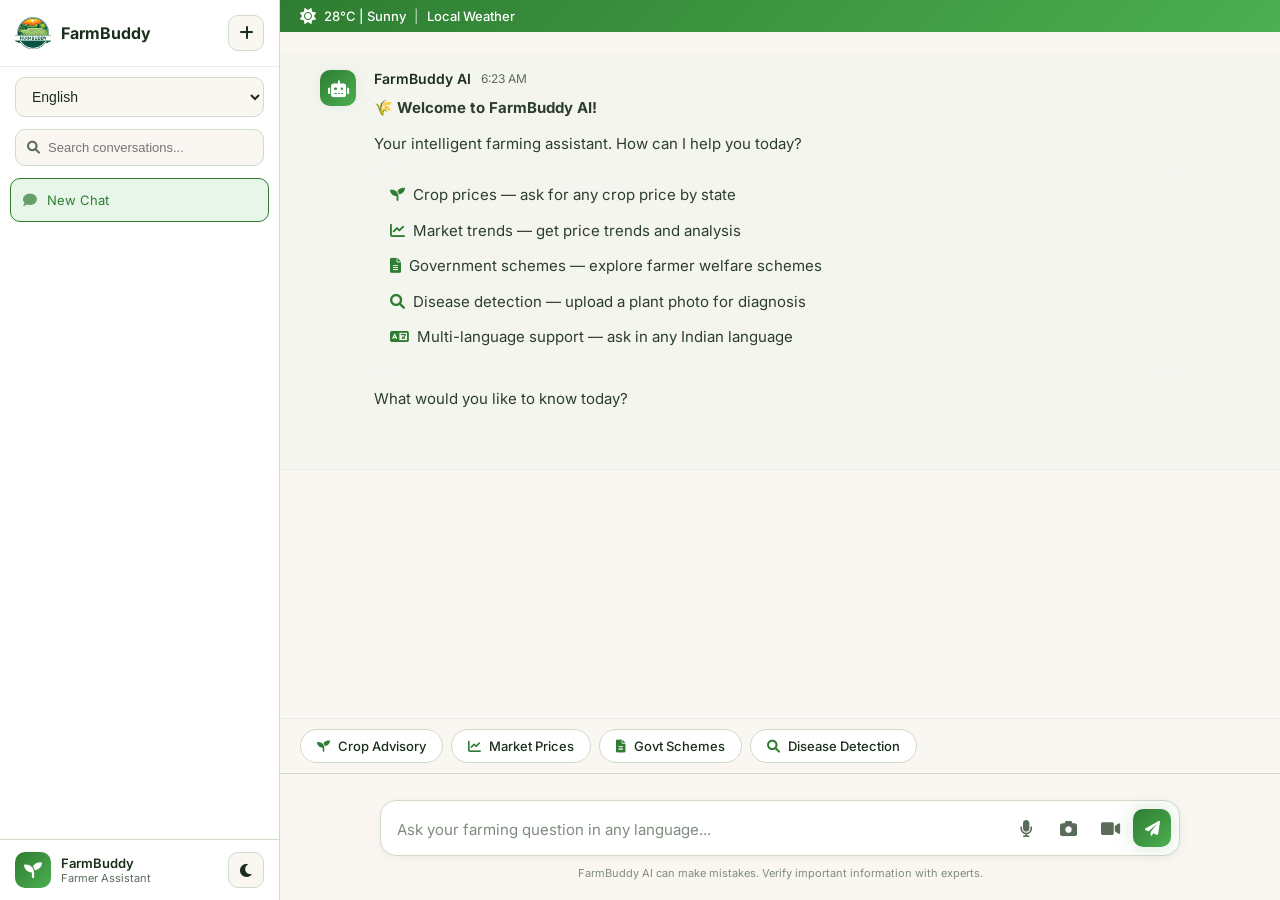
==== commit 14cc9631: "Add Multilingual support for 15 languages" ====
--- a/frontend/index.html
+++ b/frontend/index.html
@@ -4,10 +4,15 @@
     <meta charset="UTF-8">
     <meta name="viewport" content="width=device-width, initial-scale=1.0">
     <title>FarmBuddy AI - Intelligent Agricultural Assistant</title>
+    <link rel="icon" type="image/png" href="logo.png">
     
     <!-- Font Awesome -->
     <link rel="stylesheet" href="https://cdnjs.cloudflare.com/ajax/libs/font-awesome/6.0.0/css/all.min.css">
     
+    <!-- Add after Google Fonts - Inter -->
+<!-- Fonts for RTL languages -->
+<link href="https://fonts.googleapis.com/css2?family=Noto+Nastaliq+Urdu:wght@400;500;600;700&family=Noto+Sans+Arabic:wght@400;500;600;700&display=swap" rel="stylesheet">
+
     <!-- Google Fonts - Inter -->
     <link href="https://fonts.googleapis.com/css2?family=Inter:wght@400;500;600;700&display=swap" rel="stylesheet">
     
@@ -20,7 +25,7 @@
         <!-- Sidebar -->
         <aside class="sidebar" id="sidebar">
             <div class="sidebar-header">
-                <!-- Logo -->
+                <!-- Logo — brand name "FarmBuddy" is never translated -->
                 <div class="sidebar-logo">
                     <img src="./image.png" alt="FarmBuddy Logo" width="36" height="36" style="border-radius:8px; object-fit:cover;">
                     <span>FarmBuddy</span>
@@ -33,10 +38,10 @@
                 </button>
             </div>
 
-            <!-- Language Selector -->
+            <!-- Language Selector — populated by JS from INDIAN_LANGUAGES (15 langs) -->
             <div class="language-selector-container">
                 <select class="language-select" id="languageSelect">
-                    <!-- Populated by JS -->
+                    <!-- Populated by script.js -->
                 </select>
             </div>
 
@@ -56,6 +61,7 @@
                         <i class="fas fa-seedling"></i>
                     </div>
                     <div class="user-details">
+                        <!-- Brand name stays "FarmBuddy"; role label is translated -->
                         <span class="user-name">FarmBuddy</span>
                         <span class="user-plan">Farmer Assistant</span>
                     </div>
@@ -77,6 +83,7 @@
                 </button>
                 <div class="mobile-title-group">
                     <img src="./image.png" alt="Logo" width="28" height="28" style="border-radius:6px; object-fit:cover;">
+                    <!-- Brand name never translated -->
                     <h2 class="mobile-title">FarmBuddy AI</h2>
                 </div>
                 <button class="mobile-new-chat" id="mobileNewChat">
@@ -97,7 +104,7 @@
                 <!-- Welcome Message injected by JS via loadInitialData() -->
             </div>
 
-            <!-- Quick Actions -->
+            <!-- Quick Actions — labels translated by JS -->
             <div class="quick-actions-bar" id="quickActions">
                 <button class="quick-action" onclick="setQuery('crop')">
                     <i class="fas fa-seedling"></i>
@@ -146,6 +153,7 @@
                     </div>
                 </div>
 
+                <!-- Disclaimer — translated by JS -->
                 <div class="disclaimer">
                     FarmBuddy AI can make mistakes. Verify important information with experts.
                 </div>
@@ -168,10 +176,13 @@
         </div>
     </div>
 
-    <!-- Response area (hidden, used by old script for rendering cards into messages) -->
+    <!-- Response area (hidden) -->
     <div id="responseArea" style="display:none;"></div>
 
-    <!-- JavaScript -->
+    <!-- ① Load translations FIRST so t() is available to script.js -->
+    <script src="translations.js"></script>
+
+    <!-- ② Main application logic -->
     <script src="script.js"></script>
 </body>
 </html>
--- a/frontend/style.css
+++ b/frontend/style.css
@@ -898,4 +898,104 @@
     .input-action-btn, .send-btn { width: 34px; height: 34px; font-size: 15px; }
     .quick-action span { display: none; }
     .quick-action { padding: 8px 12px; }
+}
+
+/* ===== RTL SUPPORT ===== */
+[dir="rtl"] {
+    text-align: right;
+}
+
+[dir="rtl"] .sidebar {
+    border-right: none;
+    border-left: 1px solid var(--border-medium);
+}
+
+[dir="rtl"] .message-avatar {
+    margin-left: 0;
+    margin-right: 0;
+}
+
+[dir="rtl"] .search-icon {
+    left: auto;
+    right: 27px;
+}
+
+[dir="rtl"] .search-input {
+    padding: 10px 32px 10px 10px;
+}
+
+[dir="rtl"] .history-item i:first-child {
+    margin-left: 10px;
+    margin-right: 0;
+}
+
+[dir="rtl"] .delete-btn {
+    margin-left: 0;
+    margin-right: auto;
+}
+
+[dir="rtl"] .input-actions {
+    flex-direction: row-reverse;
+}
+
+[dir="rtl"] .message-actions {
+    justify-content: flex-start;
+}
+
+[dir="rtl"] .quick-action {
+    flex-direction: row-reverse;
+}
+
+[dir="rtl"] .notification {
+    right: auto;
+    left: 20px;
+    animation: slideInRTL 0.3s ease;
+}
+
+@keyframes slideInRTL {
+    from { transform: translateX(-100%); opacity: 0; }
+    to { transform: translateX(0); opacity: 1; }
+}
+
+[dir="rtl"] .user-info {
+    flex-direction: row-reverse;
+}
+
+[dir="rtl"] .sidebar-header {
+    flex-direction: row-reverse;
+}
+
+[dir="rtl"] .sidebar-logo {
+    flex-direction: row-reverse;
+}
+
+[dir="rtl"] .message-header {
+    flex-direction: row-reverse;
+}
+
+[dir="rtl"] .message-time {
+    margin-left: 0;
+    margin-right: auto;
+}
+
+[dir="rtl"] .info-box p {
+    flex-direction: row-reverse;
+}
+
+[dir="rtl"] .preview-item {
+    margin-left: 0;
+    margin-right: 0;
+}
+
+[dir="rtl"] .remove-preview {
+    right: auto;
+    left: 2px;
+}
+
+[dir="rtl"] .footer-actions {
+    flex-direction: row-reverse;
+}
+
+[dir="rtl"] .loading-icons {
+    flex-direction: row-reverse;
 }
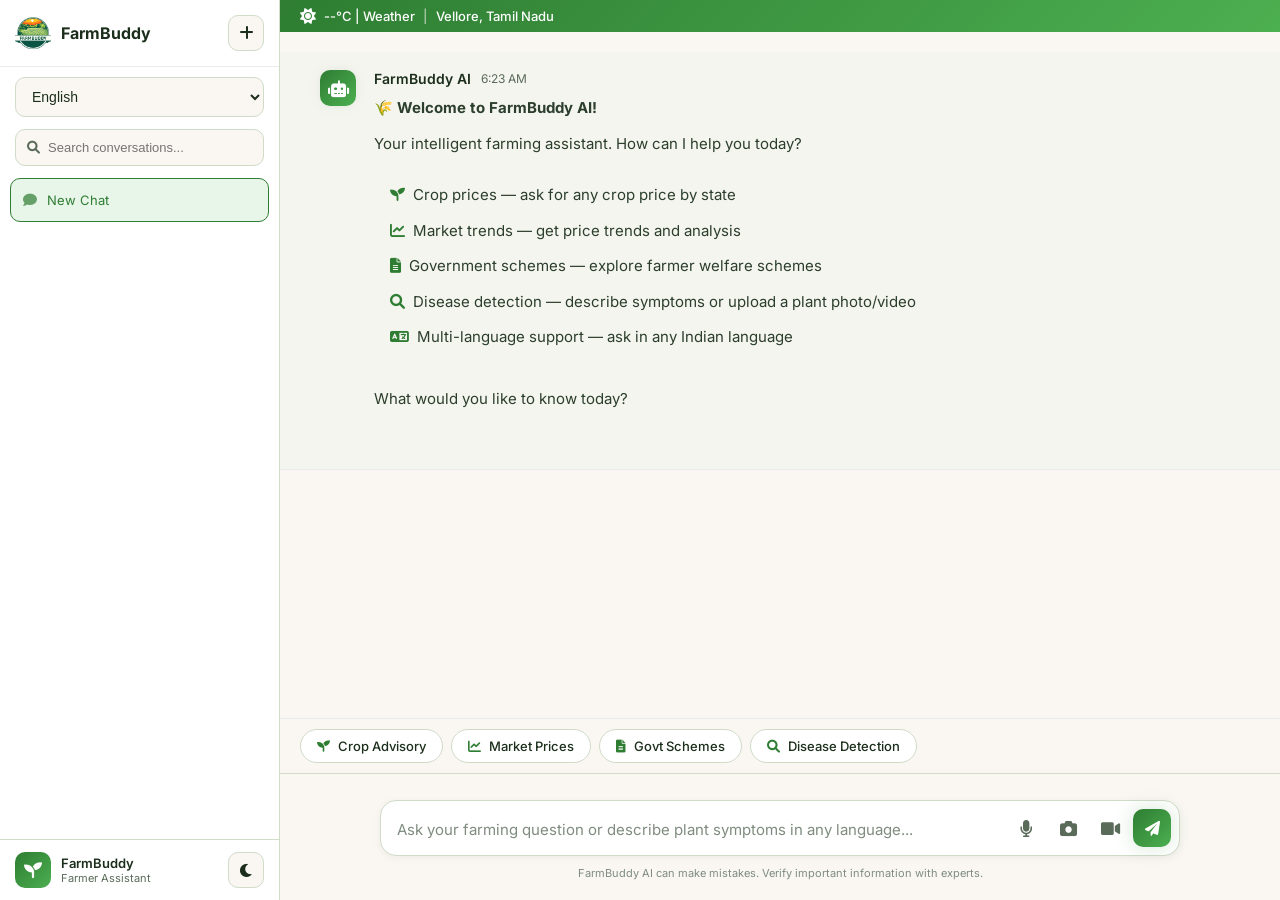
==== commit 41c9d409: "Clean code with minor corrections" ====
--- a/frontend/index.html
+++ b/frontend/index.html
@@ -5,27 +5,15 @@
     <meta name="viewport" content="width=device-width, initial-scale=1.0">
     <title>FarmBuddy AI - Intelligent Agricultural Assistant</title>
     <link rel="icon" type="image/png" href="logo.png">
-    
-    <!-- Font Awesome -->
     <link rel="stylesheet" href="https://cdnjs.cloudflare.com/ajax/libs/font-awesome/6.0.0/css/all.min.css">
-    
-    <!-- Add after Google Fonts - Inter -->
-<!-- Fonts for RTL languages -->
-<link href="https://fonts.googleapis.com/css2?family=Noto+Nastaliq+Urdu:wght@400;500;600;700&family=Noto+Sans+Arabic:wght@400;500;600;700&display=swap" rel="stylesheet">
-
-    <!-- Google Fonts - Inter -->
+    <link href="https://fonts.googleapis.com/css2?family=Noto+Nastaliq+Urdu:wght@400;500;600;700&family=Noto+Sans+Arabic:wght@400;500;600;700&display=swap" rel="stylesheet">
     <link href="https://fonts.googleapis.com/css2?family=Inter:wght@400;500;600;700&display=swap" rel="stylesheet">
-    
-    <!-- Main CSS -->
     <link rel="stylesheet" href="style.css">
 </head>
 <body>
-    <!-- App Container -->
     <div class="app">
-        <!-- Sidebar -->
         <aside class="sidebar" id="sidebar">
             <div class="sidebar-header">
-                <!-- Logo — brand name "FarmBuddy" is never translated -->
                 <div class="sidebar-logo">
                     <img src="./image.png" alt="FarmBuddy Logo" width="36" height="36" style="border-radius:8px; object-fit:cover;">
                     <span>FarmBuddy</span>
@@ -38,30 +26,23 @@
                 </button>
             </div>
 
-            <!-- Language Selector — populated by JS from INDIAN_LANGUAGES (15 langs) -->
             <div class="language-selector-container">
-                <select class="language-select" id="languageSelect">
-                    <!-- Populated by script.js -->
-                </select>
+                <select class="language-select" id="languageSelect"></select>
             </div>
 
-            <!-- Search Bar -->
             <div class="search-container">
                 <i class="fas fa-search search-icon"></i>
                 <input type="text" placeholder="Search conversations..." class="search-input" id="searchInput">
             </div>
 
-            <!-- Chat History -->
             <div class="history-list" id="historyList"></div>
 
-            <!-- Sidebar Footer -->
             <div class="sidebar-footer">
                 <div class="user-info">
                     <div class="user-avatar">
                         <i class="fas fa-seedling"></i>
                     </div>
                     <div class="user-details">
-                        <!-- Brand name stays "FarmBuddy"; role label is translated -->
                         <span class="user-name">FarmBuddy</span>
                         <span class="user-plan">Farmer Assistant</span>
                     </div>
@@ -74,16 +55,13 @@
             </div>
         </aside>
 
-        <!-- Main Content -->
         <main class="main-content">
-            <!-- Mobile Header -->
             <div class="mobile-header">
                 <button class="menu-btn" id="menuBtn">
                     <i class="fas fa-bars"></i>
                 </button>
                 <div class="mobile-title-group">
                     <img src="./image.png" alt="Logo" width="28" height="28" style="border-radius:6px; object-fit:cover;">
-                    <!-- Brand name never translated -->
                     <h2 class="mobile-title">FarmBuddy AI</h2>
                 </div>
                 <button class="mobile-new-chat" id="mobileNewChat">
@@ -91,20 +69,15 @@
                 </button>
             </div>
 
-            <!-- Weather Widget -->
             <div class="weather-widget-top" id="weatherWidget">
-                <i class="fas fa-sun"></i>
-                <span>28°C | Sunny</span>
+                <i class="fas fa-sun" id="weatherIcon"></i>
+                <span id="weatherTemp">--°C</span>
                 <span class="weather-divider">|</span>
-                <span>Local Weather</span>
+                <span id="weatherLocation">Loading...</span>
             </div>
 
-            <!-- Messages Container -->
-            <div class="messages" id="messages">
-                <!-- Welcome Message injected by JS via loadInitialData() -->
-            </div>
+            <div class="messages" id="messages"></div>
 
-            <!-- Quick Actions — labels translated by JS -->
             <div class="quick-actions-bar" id="quickActions">
                 <button class="quick-action" onclick="setQuery('crop')">
                     <i class="fas fa-seedling"></i>
@@ -124,9 +97,7 @@
                 </button>
             </div>
 
-            <!-- Input Area -->
             <div class="input-area">
-                <!-- Image Preview -->
                 <div id="imagePreview" class="image-preview-container"></div>
 
                 <div class="input-container">
@@ -153,7 +124,6 @@
                     </div>
                 </div>
 
-                <!-- Disclaimer — translated by JS -->
                 <div class="disclaimer">
                     FarmBuddy AI can make mistakes. Verify important information with experts.
                 </div>
@@ -161,11 +131,9 @@
         </main>
     </div>
 
-    <!-- Hidden file inputs -->
     <input type="file" id="imageUpload" accept="image/*" multiple style="display:none">
     <input type="file" id="videoUpload" accept="video/*" style="display:none">
 
-    <!-- Loading Indicator -->
     <div id="loading" class="loading-overlay" style="display:none;">
         <div class="loading-spinner"></div>
         <p>Analyzing your query...</p>
@@ -176,13 +144,9 @@
         </div>
     </div>
 
-    <!-- Response area (hidden) -->
     <div id="responseArea" style="display:none;"></div>
 
-    <!-- ① Load translations FIRST so t() is available to script.js -->
     <script src="translations.js"></script>
-
-    <!-- ② Main application logic -->
     <script src="script.js"></script>
 </body>
 </html>
--- a/frontend/style.css
+++ b/frontend/style.css
@@ -1,4 +1,3 @@
-/* ===== CSS VARIABLES ===== */
 :root {
     --bg-primary: #faf7f2;
     --bg-secondary: #ffffff;
@@ -12,7 +11,6 @@
     --green-dim: #e8f5e9;
     --green-glow: rgba(46, 125, 50, 0.1);
 
-    /* Aliases used by new layout */
     --accent-green: #27ae60;
     --accent-green-light: #2ecc71;
     --accent-green-dark: #219a52;
@@ -88,7 +86,6 @@
     --input-bg: var(--bg-secondary);
 }
 
-/* ===== RESET ===== */
 * { margin: 0; padding: 0; box-sizing: border-box; }
 
 body {
@@ -100,14 +97,12 @@
     transition: background-color 0.3s ease, color 0.3s ease;
 }
 
-/* ===== APP LAYOUT ===== */
 .app {
     display: flex;
     height: 100vh;
     width: 100vw;
 }
 
-/* ===== SIDEBAR ===== */
 .sidebar {
     width: 280px;
     background: var(--sidebar-bg);
@@ -176,7 +171,6 @@
 
 .close-sidebar:hover { background: var(--sidebar-hover); }
 
-/* Language Selector */
 .language-selector-container {
     padding: 0 15px 12px;
 }
@@ -204,7 +198,6 @@
     color: var(--text-primary);
 }
 
-/* Search */
 .search-container {
     padding: 0 15px 12px;
     position: relative;
@@ -235,7 +228,6 @@
     box-shadow: 0 0 0 3px var(--green-glow);
 }
 
-/* History */
 .history-list {
     flex: 1;
     overflow-y: auto;
@@ -303,7 +295,6 @@
     font-size: 13px;
 }
 
-/* Sidebar Footer */
 .sidebar-footer {
     padding: 12px 15px;
     border-top: 1px solid var(--border-medium);
@@ -361,7 +352,6 @@
 .emergency-sidebar-btn:hover { background: #d32f2f; color: white; border-color: #d32f2f; }
 .theme-toggle-sidebar:hover { background: var(--green-primary); color: white; border-color: var(--green-primary); }
 
-/* ===== MAIN CONTENT ===== */
 .main-content {
     flex: 1;
     display: flex;
@@ -371,7 +361,6 @@
     position: relative;
 }
 
-/* Mobile Header */
 .mobile-header {
     display: none;
     padding: 12px 16px;
@@ -412,7 +401,6 @@
 
 .mobile-title { font-size: 17px; font-weight: 700; }
 
-/* Weather Widget */
 .weather-widget-top {
     display: flex;
     align-items: center;
@@ -427,7 +415,6 @@
 .weather-widget-top i { font-size: 16px; }
 .weather-divider { opacity: 0.6; }
 
-/* ===== MESSAGES ===== */
 .messages {
     flex: 1;
     overflow-y: auto;
@@ -501,7 +488,6 @@
     margin: 10px 0;
 }
 
-/* Info Box (from old design) */
 .info-box {
     background: var(--bg-input);
     border-radius: 14px;
@@ -529,7 +515,6 @@
     margin-top: 6px;
 }
 
-/* Message Actions */
 .message-actions {
     display: flex;
     gap: 6px;
@@ -561,12 +546,10 @@
     border-color: var(--green-primary);
 }
 
-/* Welcome message list */
 .message.welcome .message-text ul { list-style: none; padding: 0; }
 .message.welcome .message-text li { padding: 4px 0 4px 24px; position: relative; }
 .message.welcome .message-text li:before { content: "🌱"; position: absolute; left: 0; }
 
-/* ===== QUICK ACTIONS BAR ===== */
 .quick-actions-bar {
     display: flex;
     gap: 8px;
@@ -607,7 +590,6 @@
 .quick-action i { font-size: 13px; color: var(--green-primary); }
 .quick-action:hover i { color: white; }
 
-/* ===== INPUT AREA ===== */
 .input-area {
     padding: 16px 40px 20px;
     background: var(--main-bg);
@@ -742,7 +724,6 @@
     margin-right: auto;
 }
 
-/* ===== TYPING INDICATOR ===== */
 .typing-indicator {
     display: flex;
     gap: 4px;
@@ -761,7 +742,6 @@
 .typing-indicator span:nth-child(1) { animation-delay: -0.32s; }
 .typing-indicator span:nth-child(2) { animation-delay: -0.16s; }
 
-/* ===== LOADING OVERLAY ===== */
 .loading-overlay {
     position: fixed;
     top: 0; left: 0; right: 0; bottom: 0;
@@ -800,7 +780,6 @@
 .loading-icons i:nth-child(2) { animation-delay: 0.2s; }
 .loading-icons i:nth-child(3) { animation-delay: 0.4s; }
 
-/* ===== NOTIFICATIONS ===== */
 .notification {
     position: fixed;
     top: 80px;
@@ -825,7 +804,6 @@
 .notification.warning { border-color: var(--warning); color: var(--warning); }
 .notification.info { border-color: var(--info); color: var(--info); }
 
-/* ===== ANIMATIONS ===== */
 @keyframes fadeIn {
     from { opacity: 0; transform: translateY(8px); }
     to { opacity: 1; transform: translateY(0); }
@@ -861,13 +839,11 @@
     50% { transform: scale(1.1); }
 }
 
-/* ===== SCROLLBAR ===== */
 ::-webkit-scrollbar { width: 6px; height: 6px; }
 ::-webkit-scrollbar-track { background: transparent; }
 ::-webkit-scrollbar-thumb { background: var(--border-medium); border-radius: 3px; }
 ::-webkit-scrollbar-thumb:hover { background: var(--text-muted); }
 
-/* ===== RESPONSIVE ===== */
 @media (max-width: 768px) {
     .sidebar {
         position: fixed;
@@ -900,51 +876,28 @@
     .quick-action { padding: 8px 12px; }
 }
 
-/* ===== RTL SUPPORT ===== */
-[dir="rtl"] {
-    text-align: right;
-}
+[dir="rtl"] { text-align: right; }
 
 [dir="rtl"] .sidebar {
     border-right: none;
     border-left: 1px solid var(--border-medium);
 }
 
-[dir="rtl"] .message-avatar {
-    margin-left: 0;
-    margin-right: 0;
-}
-
-[dir="rtl"] .search-icon {
-    left: auto;
-    right: 27px;
-}
-
-[dir="rtl"] .search-input {
-    padding: 10px 32px 10px 10px;
-}
-
-[dir="rtl"] .history-item i:first-child {
-    margin-left: 10px;
-    margin-right: 0;
-}
-
-[dir="rtl"] .delete-btn {
-    margin-left: 0;
-    margin-right: auto;
-}
-
-[dir="rtl"] .input-actions {
-    flex-direction: row-reverse;
-}
-
-[dir="rtl"] .message-actions {
-    justify-content: flex-start;
-}
-
-[dir="rtl"] .quick-action {
-    flex-direction: row-reverse;
-}
+[dir="rtl"] .message-avatar { margin-left: 0; margin-right: 0; }
+
+[dir="rtl"] .search-icon { left: auto; right: 27px; }
+
+[dir="rtl"] .search-input { padding: 10px 32px 10px 10px; }
+
+[dir="rtl"] .history-item i:first-child { margin-left: 10px; margin-right: 0; }
+
+[dir="rtl"] .delete-btn { margin-left: 0; margin-right: auto; }
+
+[dir="rtl"] .input-actions { flex-direction: row-reverse; }
+
+[dir="rtl"] .message-actions { justify-content: flex-start; }
+
+[dir="rtl"] .quick-action { flex-direction: row-reverse; }
 
 [dir="rtl"] .notification {
     right: auto;
@@ -957,45 +910,19 @@
     to { transform: translateX(0); opacity: 1; }
 }
 
-[dir="rtl"] .user-info {
-    flex-direction: row-reverse;
-}
-
-[dir="rtl"] .sidebar-header {
-    flex-direction: row-reverse;
-}
-
-[dir="rtl"] .sidebar-logo {
-    flex-direction: row-reverse;
-}
-
-[dir="rtl"] .message-header {
-    flex-direction: row-reverse;
-}
-
-[dir="rtl"] .message-time {
-    margin-left: 0;
-    margin-right: auto;
-}
-
-[dir="rtl"] .info-box p {
-    flex-direction: row-reverse;
-}
-
-[dir="rtl"] .preview-item {
-    margin-left: 0;
-    margin-right: 0;
-}
-
-[dir="rtl"] .remove-preview {
-    right: auto;
-    left: 2px;
-}
-
-[dir="rtl"] .footer-actions {
-    flex-direction: row-reverse;
-}
-
-[dir="rtl"] .loading-icons {
-    flex-direction: row-reverse;
+[dir="rtl"] .user-info { flex-direction: row-reverse; }
+[dir="rtl"] .sidebar-header { flex-direction: row-reverse; }
+[dir="rtl"] .sidebar-logo { flex-direction: row-reverse; }
+[dir="rtl"] .message-header { flex-direction: row-reverse; }
+[dir="rtl"] .message-time { margin-left: 0; margin-right: auto; }
+[dir="rtl"] .info-box p { flex-direction: row-reverse; }
+[dir="rtl"] .preview-item { margin-left: 0; margin-right: 0; }
+[dir="rtl"] .remove-preview { right: auto; left: 2px; }
+[dir="rtl"] .footer-actions { flex-direction: row-reverse; }
+[dir="rtl"] .loading-icons { flex-direction: row-reverse; }
+
+.action-btn.speaking {
+    background: var(--green-primary);
+    color: white;
+    animation: pulse 1.5s infinite;
 }
